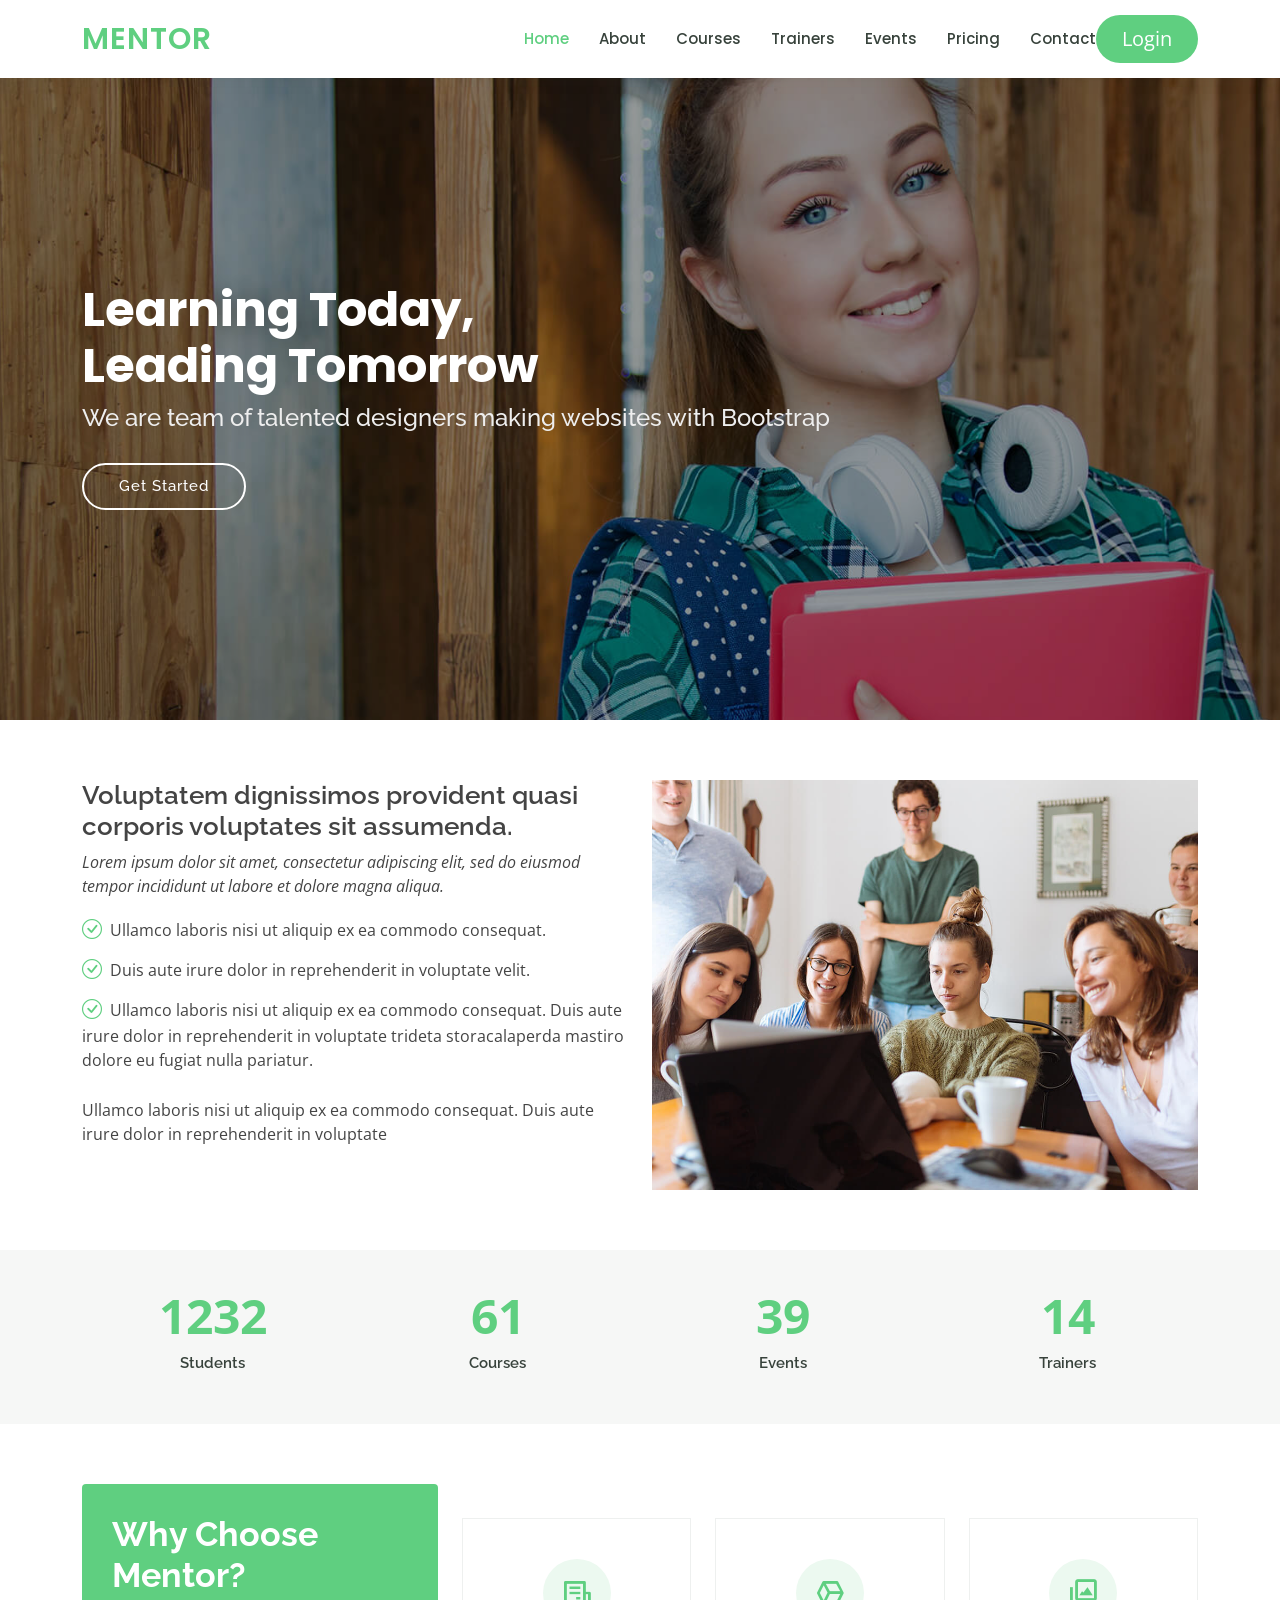
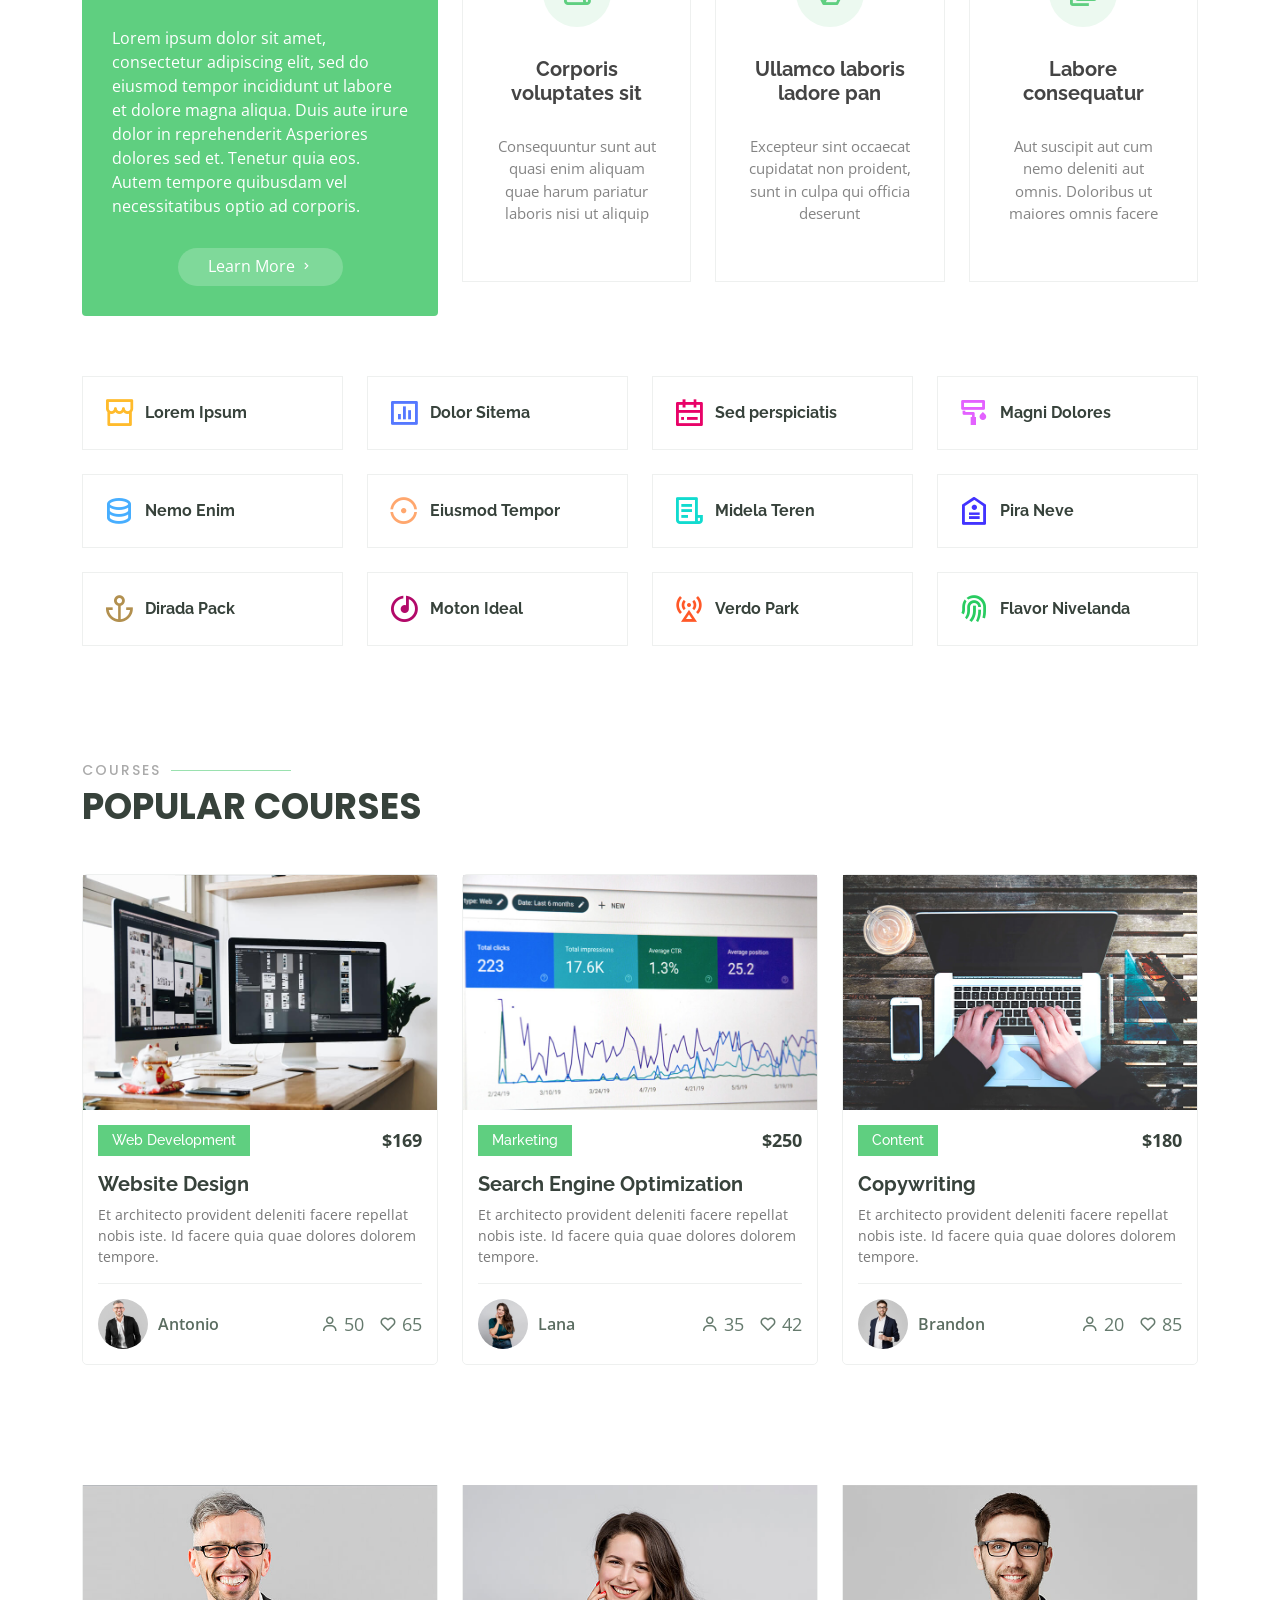
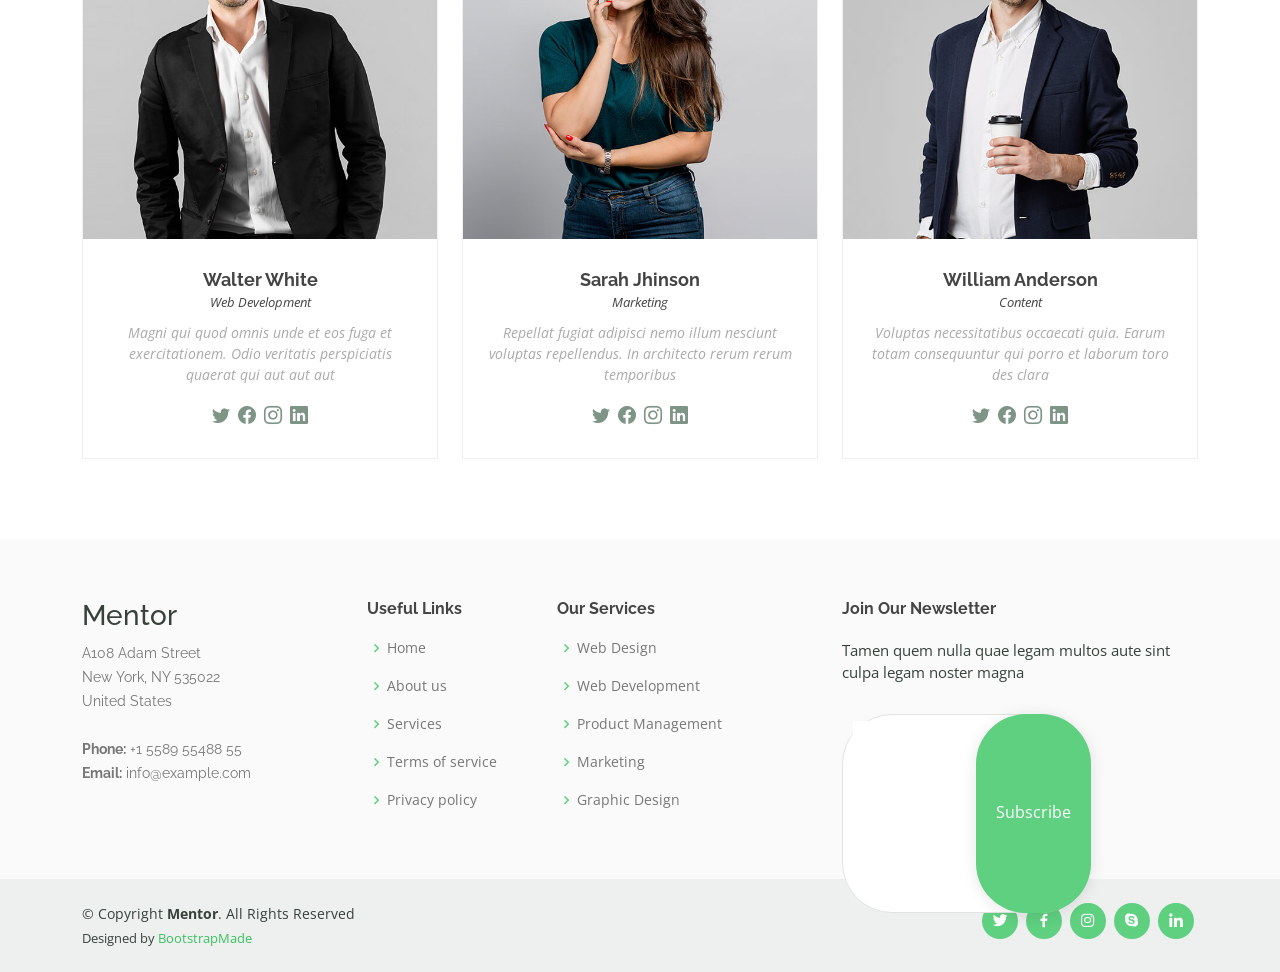
==== index.html @ 54a68655 "Initial commit" ====
<!DOCTYPE html>
<html lang="en">

<head>
  <meta charset="utf-8">
  <meta content="width=device-width, initial-scale=1.0" name="viewport">

  <title>Mentor Bootstrap Template - Index</title>
  <meta content="" name="description">
  <meta content="" name="keywords">

  <!-- Favicons -->
  <link href="assets/img/favicon.png" rel="icon">
  <link href="assets/img/apple-touch-icon.png" rel="apple-touch-icon">

  <!-- Google Fonts -->
  <link href="https://fonts.googleapis.com/css?family=Open+Sans:300,300i,400,400i,600,600i,700,700i|Raleway:300,300i,400,400i,500,500i,600,600i,700,700i|Poppins:300,300i,400,400i,500,500i,600,600i,700,700i" rel="stylesheet">

  <!-- Vendor CSS Files -->
  <link href="assets/vendor/animate.css/animate.min.css" rel="stylesheet">
  <link href="assets/vendor/aos/aos.css" rel="stylesheet">
  <link href="assets/vendor/bootstrap/css/bootstrap.min.css" rel="stylesheet">
  <link href="assets/vendor/bootstrap-icons/bootstrap-icons.css" rel="stylesheet">
  <link href="assets/vendor/boxicons/css/boxicons.min.css" rel="stylesheet">
  <link href="assets/vendor/remixicon/remixicon.css" rel="stylesheet">
  <link href="assets/vendor/swiper/swiper-bundle.min.css" rel="stylesheet">
  <link rel="stylesheet" href="assets/css/login.css" />

  <!-- Template Main CSS File -->
  <link href="assets/css/style.css" rel="stylesheet">

  <!-- =======================================================
  * Template Name: Mentor
  * Updated: Jul 27 2023 with Bootstrap v5.3.1
  * Template URL: https://bootstrapmade.com/mentor-free-education-bootstrap-theme/
  * Author: BootstrapMade.com
  * License: https://bootstrapmade.com/license/
  ======================================================== -->
  <style>
    .offcanvas{
     width:40% !important;
}  
  </style>
</head>

<body>

  <!-- ======= Header ======= -->
  <header id="header" class="fixed-top">
    <div class="container d-flex align-items-center">

      <h1 class="logo me-auto"><a href="index.html">Mentor</a></h1>
      <!-- Uncomment below if you prefer to use an image logo -->
      <!-- <a href="index.html" class="logo me-auto"><img src="assets/img/logo.png" alt="" class="img-fluid"></a>-->

      <nav id="navbar" class="navbar order-last order-lg-0">
        <ul>
          <li><a class="active" href="index.html">Home</a></li>
          <li><a href="about.html">About</a></li>
          <li><a href="courses.html">Courses</a></li>
          <li><a href="trainers.html">Trainers</a></li>
          <li><a href="events.html">Events</a></li>
          <li><a href="pricing.html">Pricing</a></li>

          <!-- <li class="dropdown"><a href="#"><span>Drop Down</span> <i class="bi bi-chevron-down"></i></a>
            <ul>
              <li><a href="#">Drop Down 1</a></li>
              <li class="dropdown"><a href="#"><span>Deep Drop Down</span> <i class="bi bi-chevron-right"></i></a>
                <ul>
                  <li><a href="#">Deep Drop Down 1</a></li>
                  <li><a href="#">Deep Drop Down 2</a></li>
                  <li><a href="#">Deep Drop Down 3</a></li>
                  <li><a href="#">Deep Drop Down 4</a></li>
                  <li><a href="#">Deep Drop Down 5</a></li>
                </ul>
              </li>
              <li><a href="#">Drop Down 2</a></li>
              <li><a href="#">Drop Down 3</a></li>
              <li><a href="#">Drop Down 4</a></li>
            </ul>
          </li> -->
          <li><a href="contact.html">Contact</a></li>
        </ul>
        <i class="bi bi-list mobile-nav-toggle"></i>
      </nav><!-- .navbar -->

        <!-- Canvass login -->
        <!-- <a href="./forms/signup.html" class="get-started-btn">Get Started</a> -->
        <a
          href="#offcanvasRight"
          class="btn get-started-btn fs-5"
          data-bs-toggle="offcanvas"
          data-bs-target="#offcanvasRight"
          aria-controls="offcanvasRight"
        >
          Login
        </a>
      </div>

      <div
        class="offcanvas offcanvas-end"
        tabindex="-1"
        id="offcanvasRight"
        aria-labelledby="offcanvasRightLabel"
      >
        <div class="offcanvas-header">
          <h5 id="offcanvasRightLabel">
            <img src="assets/img/favicon.png" alt="" />
          </h5>
          <button
            type="button"
            class="btn-close text-reset"
            data-bs-dismiss="offcanvas"
            aria-label="Close"
          ></button>
        </div>
        <div class="offcanvas-body">
         
          <div class="canvassContainer">
            <form action="" id="loginform" class="p-4">
              <div class="box">
                <h1>Login</h1>
                <!-- <lEmailabel for="username">Username:</lEmailabel> -->
                <input
                  id="username"
                  name="username"
                  type="text"
                  placeholder="Enter User Name"
                />
              </div>
              <div class="box">
                <!-- <label for="password">Password:</label> -->
                <input
                  id="password"
                  name="password"
                  type="password"
                  placeholder="Enter Passworddddd"
                />
              </div>
              <a href="./index.html" type="submit" id="login">Login</a>
              <div class="link">
                <a class="btn get-started-btn fs-4" id="already"  href="#offcanvasExample" data-bs-toggle="offcanvas" aria-controls="offcanvasExample">Don't Have Account !!</a>
              </div>
              </div>
            </form>
          </div>
        </div>
      </div>
      <!-- end Canvas  -->
     
      <a href="index.html" style="display: none;" id="logoutBtn">Logout</a>

    </div>
  </header><!-- End Header -->
  <!-- start LOGIN -->
  
  <div class="offcanvas offcanvas-end" tabindex="-1" id="offcanvasRight" aria-labelledby="offcanvasRightLabel">
    <div class="offcanvas-header">
      <h5 id="offcanvasRightLabel">Offcanvas right</h5>
      <button type="button" class="btn-close text-reset" data-bs-dismiss="offcanvas" aria-label="Close"></button>
    </div>
    <div class="offcanvas-body">
      
    </div>
  </div>

  <!-- end login -->

  <!-- ======= Hero Section ======= -->
  <section id="hero" class="d-flex justify-content-center align-items-center">
    <div class="container position-relative" data-aos="zoom-in" data-aos-delay="100">
      <h1>Learning Today,<br>Leading Tomorrow</h1>
      <h2>We are team of talented designers making websites with Bootstrap</h2>
      <!-- SignUp Offcanvas -->
      <!-- <a class="btn get-started-btn fs-4" data-bs-toggle="offcanvas" href="#offcanvasExample" role="button" id="signupBtn" aria-controls="offcanvasExample">SignUp</a>
    </div>

    <div class="offcanvas offcanvas-start" tabindex="-1" id="offcanvasExample" aria-labelledby="offcanvasExampleLabel">
      <div class="offcanvas-header">
        <h5 class="offcanvas-title" id="offcanvasExampleLabel"><img src="assets/img/favicon.png" alt="" /></h5>
        <button type="button" class="btn-close text-reset" data-bs-dismiss="offcanvas" aria-label="Close"></button>
      </div>
      <div class="offcanvas-body" id="signupForm">

       
        <!-- <div class="canvassContainer">
          <form action="" id="signupForm"  >
            <div class="box formSignup p-1" id="formSignup">
              <h1 id="formHead">Sign Up</h1>
              <!-- <label for="username">Username:</label> 
              <input
                id="username"
                name="username"
                type="text"
                placeholder="Enter User Name"
              />
              <div class="error"></div>
           
              <!-- <label for="email">Email:</label>
              <input
                id="email"
                name="email"
                type="text"
                placeholder="Entersss Email"
              />
              <div class="error"></div>
           
              <!-- <label for="password">Password:</label> 
              <input
                id="passwordUp"
                name="password"
                type="password"
                placeholder="Enterrrrrr Password"
              />
              <div class="error"></div>
         
              <!-- <label for="password">Confirm Password:</label> 
              <input
                id="psw"
                name="psw"
                type="password"
                placeholder="Confirm Password"
              />
              <div class="error"></div>
            </div>
            <button  href="#offcanvasRight" id="registerBtn" class="btn btn-get-started fs-4" >Register Now</button>
            <!-- <button class="btn-primary" id="newbtn" type="button"data-bs-toggle="offcanvas" href="#offcanvasExample" >register</button> 
            <div class="link">
              <!-- <a id="already" href="/forms/login.html">Already have an account</a> 
              <a class="btn get-started-btn fs-5" data-bs-toggle="offcanvas" href="#offcanvasRight" role="button" aria-controls="offcanvasExample">Already have an account</a>
            </div>
          </form>
        </div> 
      </div>
    </div> -->
      <a href="./forms/signup.html" class="btn-get-started">Get Started</a>
      <!-- end Offcanvas -->
    </div>
  </section><!-- End Hero -->

  <main id="main">

    <!-- ======= About Section ======= -->
    <section id="about" class="about">
      <div class="container" data-aos="fade-up">

        <div class="row">
          <div class="col-lg-6 order-1 order-lg-2" data-aos="fade-left" data-aos-delay="100">
            <img src="assets/img/about.jpg" class="img-fluid" alt="">
          </div>
          <div class="col-lg-6 pt-4 pt-lg-0 order-2 order-lg-1 content">
            <h3>Voluptatem dignissimos provident quasi corporis voluptates sit assumenda.</h3>
            <p class="fst-italic">
              Lorem ipsum dolor sit amet, consectetur adipiscing elit, sed do eiusmod tempor incididunt ut labore et dolore
              magna aliqua.
            </p>
            <ul>
              <li><i class="bi bi-check-circle"></i> Ullamco laboris nisi ut aliquip ex ea commodo consequat.</li>
              <li><i class="bi bi-check-circle"></i> Duis aute irure dolor in reprehenderit in voluptate velit.</li>
              <li><i class="bi bi-check-circle"></i> Ullamco laboris nisi ut aliquip ex ea commodo consequat. Duis aute irure dolor in reprehenderit in voluptate trideta storacalaperda mastiro dolore eu fugiat nulla pariatur.</li>
            </ul>
            <p>
              Ullamco laboris nisi ut aliquip ex ea commodo consequat. Duis aute irure dolor in reprehenderit in voluptate
            </p>

          </div>
        </div>

      </div>
    </section><!-- End About Section -->

    <!-- ======= Counts Section ======= -->
    <section id="counts" class="counts section-bg">
      <div class="container">

        <div class="row counters">

          <div class="col-lg-3 col-6 text-center">
            <span data-purecounter-start="0" data-purecounter-end="1232" data-purecounter-duration="1" class="purecounter"></span>
            <p>Students</p>
          </div>

          <div class="col-lg-3 col-6 text-center">
            <span data-purecounter-start="0" data-purecounter-end="64" data-purecounter-duration="1" class="purecounter"></span>
            <p>Courses</p>
          </div>

          <div class="col-lg-3 col-6 text-center">
            <span data-purecounter-start="0" data-purecounter-end="42" data-purecounter-duration="1" class="purecounter"></span>
            <p>Events</p>
          </div>

          <div class="col-lg-3 col-6 text-center">
            <span data-purecounter-start="0" data-purecounter-end="15" data-purecounter-duration="1" class="purecounter"></span>
            <p>Trainers</p>
          </div>

        </div>

      </div>
    </section><!-- End Counts Section -->

    <!-- ======= Why Us Section ======= -->
    <section id="why-us" class="why-us">
      <div class="container" data-aos="fade-up">

        <div class="row">
          <div class="col-lg-4 d-flex align-items-stretch">
            <div class="content">
              <h3>Why Choose Mentor?</h3>
              <p>
                Lorem ipsum dolor sit amet, consectetur adipiscing elit, sed do eiusmod tempor incididunt ut labore et dolore magna aliqua. Duis aute irure dolor in reprehenderit
                Asperiores dolores sed et. Tenetur quia eos. Autem tempore quibusdam vel necessitatibus optio ad corporis.
              </p>
              <div class="text-center">
                <a href="about.html" class="more-btn">Learn More <i class="bx bx-chevron-right"></i></a>
              </div>
            </div>
          </div>
          <div class="col-lg-8 d-flex align-items-stretch" data-aos="zoom-in" data-aos-delay="100">
            <div class="icon-boxes d-flex flex-column justify-content-center">
              <div class="row">
                <div class="col-xl-4 d-flex align-items-stretch">
                  <div class="icon-box mt-4 mt-xl-0">
                    <i class="bx bx-receipt"></i>
                    <h4>Corporis voluptates sit</h4>
                    <p>Consequuntur sunt aut quasi enim aliquam quae harum pariatur laboris nisi ut aliquip</p>
                  </div>
                </div>
                <div class="col-xl-4 d-flex align-items-stretch">
                  <div class="icon-box mt-4 mt-xl-0">
                    <i class="bx bx-cube-alt"></i>
                    <h4>Ullamco laboris ladore pan</h4>
                    <p>Excepteur sint occaecat cupidatat non proident, sunt in culpa qui officia deserunt</p>
                  </div>
                </div>
                <div class="col-xl-4 d-flex align-items-stretch">
                  <div class="icon-box mt-4 mt-xl-0">
                    <i class="bx bx-images"></i>
                    <h4>Labore consequatur</h4>
                    <p>Aut suscipit aut cum nemo deleniti aut omnis. Doloribus ut maiores omnis facere</p>
                  </div>
                </div>
              </div>
            </div><!-- End .content-->
          </div>
        </div>

      </div>
    </section><!-- End Why Us Section -->

    <!-- ======= Features Section ======= -->
    <section id="features" class="features">
      <div class="container" data-aos="fade-up">

        <div class="row" data-aos="zoom-in" data-aos-delay="100">
          <div class="col-lg-3 col-md-4">
            <div class="icon-box">
              <i class="ri-store-line" style="color: #ffbb2c;"></i>
              <h3><a href="">Lorem Ipsum</a></h3>
            </div>
          </div>
          <div class="col-lg-3 col-md-4 mt-4 mt-md-0">
            <div class="icon-box">
              <i class="ri-bar-chart-box-line" style="color: #5578ff;"></i>
              <h3><a href="">Dolor Sitema</a></h3>
            </div>
          </div>
          <div class="col-lg-3 col-md-4 mt-4 mt-md-0">
            <div class="icon-box">
              <i class="ri-calendar-todo-line" style="color: #e80368;"></i>
              <h3><a href="">Sed perspiciatis</a></h3>
            </div>
          </div>
          <div class="col-lg-3 col-md-4 mt-4 mt-lg-0">
            <div class="icon-box">
              <i class="ri-paint-brush-line" style="color: #e361ff;"></i>
              <h3><a href="">Magni Dolores</a></h3>
            </div>
          </div>
          <div class="col-lg-3 col-md-4 mt-4">
            <div class="icon-box">
              <i class="ri-database-2-line" style="color: #47aeff;"></i>
              <h3><a href="">Nemo Enim</a></h3>
            </div>
          </div>
          <div class="col-lg-3 col-md-4 mt-4">
            <div class="icon-box">
              <i class="ri-gradienter-line" style="color: #ffa76e;"></i>
              <h3><a href="">Eiusmod Tempor</a></h3>
            </div>
          </div>
          <div class="col-lg-3 col-md-4 mt-4">
            <div class="icon-box">
              <i class="ri-file-list-3-line" style="color: #11dbcf;"></i>
              <h3><a href="">Midela Teren</a></h3>
            </div>
          </div>
          <div class="col-lg-3 col-md-4 mt-4">
            <div class="icon-box">
              <i class="ri-price-tag-2-line" style="color: #4233ff;"></i>
              <h3><a href="">Pira Neve</a></h3>
            </div>
          </div>
          <div class="col-lg-3 col-md-4 mt-4">
            <div class="icon-box">
              <i class="ri-anchor-line" style="color: #b2904f;"></i>
              <h3><a href="">Dirada Pack</a></h3>
            </div>
          </div>
          <div class="col-lg-3 col-md-4 mt-4">
            <div class="icon-box">
              <i class="ri-disc-line" style="color: #b20969;"></i>
              <h3><a href="">Moton Ideal</a></h3>
            </div>
          </div>
          <div class="col-lg-3 col-md-4 mt-4">
            <div class="icon-box">
              <i class="ri-base-station-line" style="color: #ff5828;"></i>
              <h3><a href="">Verdo Park</a></h3>
            </div>
          </div>
          <div class="col-lg-3 col-md-4 mt-4">
            <div class="icon-box">
              <i class="ri-fingerprint-line" style="color: #29cc61;"></i>
              <h3><a href="">Flavor Nivelanda</a></h3>
            </div>
          </div>
        </div>

      </div>
    </section><!-- End Features Section -->

    <!-- ======= Popular Courses Section ======= -->
    <section id="popular-courses" class="courses">
      <div class="container" data-aos="fade-up">

        <div class="section-title">
          <h2>Courses</h2>
          <p>Popular Courses</p>
        </div>

        <div class="row" data-aos="zoom-in" data-aos-delay="100">

          <div class="col-lg-4 col-md-6 d-flex align-items-stretch">
            <div class="course-item">
              <img src="assets/img/course-1.jpg" class="img-fluid" alt="...">
              <div class="course-content">
                <div class="d-flex justify-content-between align-items-center mb-3">
                  <h4>Web Development</h4>
                  <p class="price">$169</p>
                </div>

                <h3><a href="course-details.html">Website Design</a></h3>
                <p>Et architecto provident deleniti facere repellat nobis iste. Id facere quia quae dolores dolorem tempore.</p>
                <div class="trainer d-flex justify-content-between align-items-center">
                  <div class="trainer-profile d-flex align-items-center">
                    <img src="assets/img/trainers/trainer-1.jpg" class="img-fluid" alt="">
                    <span>Antonio</span>
                  </div>
                  <div class="trainer-rank d-flex align-items-center">
                    <i class="bx bx-user"></i>&nbsp;50
                    &nbsp;&nbsp;
                    <i class="bx bx-heart"></i>&nbsp;65
                  </div>
                </div>
              </div>
            </div>
          </div> <!-- End Course Item-->

          <div class="col-lg-4 col-md-6 d-flex align-items-stretch mt-4 mt-md-0">
            <div class="course-item">
              <img src="assets/img/course-2.jpg" class="img-fluid" alt="...">
              <div class="course-content">
                <div class="d-flex justify-content-between align-items-center mb-3">
                  <h4>Marketing</h4>
                  <p class="price">$250</p>
                </div>

                <h3><a href="course-details.html">Search Engine Optimization</a></h3>
                <p>Et architecto provident deleniti facere repellat nobis iste. Id facere quia quae dolores dolorem tempore.</p>
                <div class="trainer d-flex justify-content-between align-items-center">
                  <div class="trainer-profile d-flex align-items-center">
                    <img src="assets/img/trainers/trainer-2.jpg" class="img-fluid" alt="">
                    <span>Lana</span>
                  </div>
                  <div class="trainer-rank d-flex align-items-center">
                    <i class="bx bx-user"></i>&nbsp;35
                    &nbsp;&nbsp;
                    <i class="bx bx-heart"></i>&nbsp;42
                  </div>
                </div>
              </div>
            </div>
          </div> <!-- End Course Item-->

          <div class="col-lg-4 col-md-6 d-flex align-items-stretch mt-4 mt-lg-0">
            <div class="course-item">
              <img src="assets/img/course-3.jpg" class="img-fluid" alt="...">
              <div class="course-content">
                <div class="d-flex justify-content-between align-items-center mb-3">
                  <h4>Content</h4>
                  <p class="price">$180</p>
                </div>

                <h3><a href="course-details.html">Copywriting</a></h3>
                <p>Et architecto provident deleniti facere repellat nobis iste. Id facere quia quae dolores dolorem tempore.</p>
                <div class="trainer d-flex justify-content-between align-items-center">
                  <div class="trainer-profile d-flex align-items-center">
                    <img src="assets/img/trainers/trainer-3.jpg" class="img-fluid" alt="">
                    <span>Brandon</span>
                  </div>
                  <div class="trainer-rank d-flex align-items-center">
                    <i class="bx bx-user"></i>&nbsp;20
                    &nbsp;&nbsp;
                    <i class="bx bx-heart"></i>&nbsp;85
                  </div>
                </div>
              </div>
            </div>
          </div> <!-- End Course Item-->

        </div>

      </div>
    </section><!-- End Popular Courses Section -->

    <!-- ======= Trainers Section ======= -->
    <section id="trainers" class="trainers">
      <div class="container" data-aos="fade-up">

        <div class="row" data-aos="zoom-in" data-aos-delay="100">
          <div class="col-lg-4 col-md-6 d-flex align-items-stretch">
            <div class="member">
              <img src="assets/img/trainers/trainer-1.jpg" class="img-fluid" alt="">
              <div class="member-content">
                <h4>Walter White</h4>
                <span>Web Development</span>
                <p>
                  Magni qui quod omnis unde et eos fuga et exercitationem. Odio veritatis perspiciatis quaerat qui aut aut aut
                </p>
                <div class="social">
                  <a href=""><i class="bi bi-twitter"></i></a>
                  <a href=""><i class="bi bi-facebook"></i></a>
                  <a href=""><i class="bi bi-instagram"></i></a>
                  <a href=""><i class="bi bi-linkedin"></i></a>
                </div>
              </div>
            </div>
          </div>

          <div class="col-lg-4 col-md-6 d-flex align-items-stretch">
            <div class="member">
              <img src="assets/img/trainers/trainer-2.jpg" class="img-fluid" alt="">
              <div class="member-content">
                <h4>Sarah Jhinson</h4>
                <span>Marketing</span>
                <p>
                  Repellat fugiat adipisci nemo illum nesciunt voluptas repellendus. In architecto rerum rerum temporibus
                </p>
                <div class="social">
                  <a href=""><i class="bi bi-twitter"></i></a>
                  <a href=""><i class="bi bi-facebook"></i></a>
                  <a href=""><i class="bi bi-instagram"></i></a>
                  <a href=""><i class="bi bi-linkedin"></i></a>
                </div>
              </div>
            </div>
          </div>

          <div class="col-lg-4 col-md-6 d-flex align-items-stretch">
            <div class="member">
              <img src="assets/img/trainers/trainer-3.jpg" class="img-fluid" alt="">
              <div class="member-content">
                <h4>William Anderson</h4>
                <span>Content</span>
                <p>
                  Voluptas necessitatibus occaecati quia. Earum totam consequuntur qui porro et laborum toro des clara
                </p>
                <div class="social">
                  <a href=""><i class="bi bi-twitter"></i></a>
                  <a href=""><i class="bi bi-facebook"></i></a>
                  <a href=""><i class="bi bi-instagram"></i></a>
                  <a href=""><i class="bi bi-linkedin"></i></a>
                </div>
              </div>
            </div>
          </div>

        </div>

      </div>
    </section><!-- End Trainers Section -->

  </main><!-- End #main -->

  <!-- ======= Footer ======= -->
  <footer id="footer">

    <div class="footer-top">
      <div class="container">
        <div class="row">

          <div class="col-lg-3 col-md-6 footer-contact">
            <h3>Mentor</h3>
            <p>
              A108 Adam Street <br>
              New York, NY 535022<br>
              United States <br><br>
              <strong>Phone:</strong> +1 5589 55488 55<br>
              <strong>Email:</strong> info@example.com<br>
            </p>
          </div>

          <div class="col-lg-2 col-md-6 footer-links">
            <h4>Useful Links</h4>
            <ul>
              <li><i class="bx bx-chevron-right"></i> <a href="#">Home</a></li>
              <li><i class="bx bx-chevron-right"></i> <a href="#">About us</a></li>
              <li><i class="bx bx-chevron-right"></i> <a href="#">Services</a></li>
              <li><i class="bx bx-chevron-right"></i> <a href="#">Terms of service</a></li>
              <li><i class="bx bx-chevron-right"></i> <a href="#">Privacy policy</a></li>
            </ul>
          </div>

          <div class="col-lg-3 col-md-6 footer-links">
            <h4>Our Services</h4>
            <ul>
              <li><i class="bx bx-chevron-right"></i> <a href="#">Web Design</a></li>
              <li><i class="bx bx-chevron-right"></i> <a href="#">Web Development</a></li>
              <li><i class="bx bx-chevron-right"></i> <a href="#">Product Management</a></li>
              <li><i class="bx bx-chevron-right"></i> <a href="#">Marketing</a></li>
              <li><i class="bx bx-chevron-right"></i> <a href="#">Graphic Design</a></li>
            </ul>
          </div>

          <div class="col-lg-4 col-md-6 footer-newsletter">
            <h4>Join Our Newsletter</h4>
            <p>Tamen quem nulla quae legam multos aute sint culpa legam noster magna</p>
            <form action="" method="post">
              <input type="email" name="email"><input type="submit" value="Subscribe">
            </form>
          </div>

        </div>
      </div>
    </div>

    <div class="container d-md-flex py-4">

      <div class="me-md-auto text-center text-md-start">
        <div class="copyright">
          &copy; Copyright <strong><span>Mentor</span></strong>. All Rights Reserved
        </div>
        <div class="credits">
          <!-- All the links in the footer should remain intact. -->
          <!-- You can delete the links only if you purchased the pro version. -->
          <!-- Licensing information: https://bootstrapmade.com/license/ -->
          <!-- Purchase the pro version with working PHP/AJAX contact form: https://bootstrapmade.com/mentor-free-education-bootstrap-theme/ -->
          Designed by <a href="https://bootstrapmade.com/">BootstrapMade</a>
        </div>
      </div>
      <div class="social-links text-center text-md-right pt-3 pt-md-0">
        <a href="#" class="twitter"><i class="bx bxl-twitter"></i></a>
        <a href="#" class="facebook"><i class="bx bxl-facebook"></i></a>
        <a href="#" class="instagram"><i class="bx bxl-instagram"></i></a>
        <a href="#" class="google-plus"><i class="bx bxl-skype"></i></a>
        <a href="#" class="linkedin"><i class="bx bxl-linkedin"></i></a>
      </div>
    </div>
  </footer><!-- End Footer -->


  <div id="preloader"></div>
  <a href="#" class="back-to-top d-flex align-items-center justify-content-center"><i class="bi bi-arrow-up-short"></i></a>

  <!-- Vendor JS Files -->
  <script src="assets/vendor/purecounter/purecounter_vanilla.js"></script>
  <script src="assets/vendor/aos/aos.js"></script>
  <script src="assets/vendor/bootstrap/js/bootstrap.bundle.min.js"></script>
  <script src="assets/vendor/swiper/swiper-bundle.min.js"></script>
  <script src="assets/vendor/php-email-form/validate.js"></script>
  <script src="assets/js/login.js"></script>
  <script src="assets/js/signup.js"></script>
  

  <!-- Template Main JS File -->
  <script src="assets/js/main.js"></script>
  <script src="assets\js\signup.js"></script>
  <script src="assets/js/login.js"></script>

</body>

</html>
---- assets/css/login.css ----
.offcanvas {
  width: 50% !important;
  background-color: #18d26e;
}

.position-relative a {
  margin-top: 10px;
  padding: 5px 20px;
}

.offcanvas-body {
  display: flex;
  justify-content: center;
  align-items: center;
  padding: 10px;
}

#formHead {
  margin: 0px;
  padding-bottom: 10px;
}

/* #usernameSignup {
  margin-top: 20px;
} */

#formSignup input {
  margin-top: 10px;
  padding: 15px;
  font-size: 14px;
  margin-bottom: 5px;
}

form a {
  /* margin-top: 10px; */
  /* padding: 10px; */
  font-size: 14px;
  color: #5fcf80;
  text-decoration: none;
}
#registerbtn {
  margin-top: 10px;
}

#already {
  margin-top: 10px;
}



.canvassContainer {
  width: 100%;
  height: 100vh;
  display: flex;
  align-items: center;
  justify-content: center;
  /* margin: auto; */
}
form {
  width: 70%;
  height: 80%;
  /* padding: 20px; */
  border-radius: 5%;
  /* background-color: #5fcf80; */
  font-size: 24px;
  /* margin-bottom: 10px; */
}
/* label {
  margin-bottom: 10px;
} */
form h1 {
  text-align: center;
  font-size: 40px;
  margin: 0px 0 30px 0px;
  padding: 0px;
}
form a {
  display: flex;
  padding: 15px 15px;
  margin-top: 30px;
  text-decoration: none;
  border-radius: 25px;
  /* text-align: center; */
  justify-content: center;
  width: 100%;
  border: 0;
  background-color: #444444;
  color: white;
  cursor: pointer;
}
.box {
  display: flex;
  flex-direction: column;
  margin-top: 20px;
}
/* .box label {
  font-size: 20px;
  border-radius: 25px;
} */
.box input {
  display: block;
  padding: 25px;
  border-radius: 25px;
  width: 100%;
  font-size: 16px;
  border: 0;
  margin-bottom: 20px;
}
.box .error {
  color: rgb(200, 144, 144);
  font-size: 20px;
  height: 25px;
}
.box input:focus {
  outline: 0;
}
.box.success input {
  border: 1px solid green;
}
.box.error input {
  border: 1px solid red;
}
.link {
  text-align: center;
  padding: 15px;
}
---- assets/css/style.css ----
/**
* Template Name: Mentor
* Updated: Jul 27 2023 with Bootstrap v5.3.1
* Template URL: https://bootstrapmade.com/mentor-free-education-bootstrap-theme/
* Author: BootstrapMade.com
* License: https://bootstrapmade.com/license/
*/

/*--------------------------------------------------------------
# General
--------------------------------------------------------------*/
body {
  font-family: 'Open Sans', sans-serif;
  color: #444444;
}

a {
  color: #5fcf80;
  text-decoration: none;
}

a:hover {
  color: #86db9f;
  text-decoration: none;
}

h1,
h2,
h3,
h4,
h5,
h6 {
  font-family: 'Raleway', sans-serif;
}

/*--------------------------------------------------------------
# Back to top button
--------------------------------------------------------------*/
.back-to-top {
  position: fixed;
  visibility: hidden;
  opacity: 0;
  right: 15px;
  bottom: 15px;
  z-index: 996;
  background: #5fcf80;
  width: 40px;
  height: 40px;
  border-radius: 50px;
  transition: all 0.4s;
}

.back-to-top i {
  font-size: 28px;
  color: #fff;
  line-height: 0;
}

.back-to-top:hover {
  background: #7ed899;
  color: #fff;
}

.back-to-top.active {
  visibility: visible;
  opacity: 1;
}

/*--------------------------------------------------------------
# Preloader
--------------------------------------------------------------*/
#preloader {
  position: fixed;
  top: 0;
  left: 0;
  right: 0;
  bottom: 0;
  z-index: 9999;
  overflow: hidden;
  background: #fff;
}

#preloader:before {
  content: '';
  position: fixed;
  top: calc(50% - 30px);
  left: calc(50% - 30px);
  border: 6px solid #5fcf80;
  border-top-color: #fff;
  border-bottom-color: #fff;
  border-radius: 50%;
  width: 60px;
  height: 60px;
  animation: animate-preloader 1s linear infinite;
}

@keyframes animate-preloader {
  0% {
    transform: rotate(0deg);
  }

  100% {
    transform: rotate(360deg);
  }
}

/*--------------------------------------------------------------
# Disable aos animation delay on mobile devices
--------------------------------------------------------------*/
@media screen and (max-width: 768px) {
  [data-aos-delay] {
    transition-delay: 0 !important;
  }
}

/*--------------------------------------------------------------
# Header
--------------------------------------------------------------*/
#header {
  background: #fff;
  transition: all 0.5s;
  z-index: 997;
  padding: 15px 0;
  box-shadow: 0px 0 18px rgba(55, 66, 59, 0.08);
}

#header .logo {
  font-size: 30px;
  margin: 0;
  padding: 0;
  line-height: 1;
  font-weight: 600;
  letter-spacing: 1px;
  text-transform: uppercase;
  font-family: 'Poppins', sans-serif;
}

#header .logo a {
  color: #5fcf80;
}

#header .logo img {
  max-height: 40px;
}

/**
* Get Startet Button 
*/
.get-started-btn {
  /* margin-left: 22px; */
  background: #5fcf80;
  color: #fff;
  border-radius: 50px;
  padding: 8px 25px;
  white-space: nowrap;
  transition: 0.3s;
  font-size: 14px;
  display: inline-block;
}

.get-started-btn:hover {
  background: #3ac162;
  color: #fff;
}

@media (max-width: 768px) {
  .get-started-btn {
    margin: 0 15px 0 0;
    padding: 6px 18px;
  }
}

/*--------------------------------------------------------------
# Navigation Menu
--------------------------------------------------------------*/
/**
* Desktop Navigation 
*/
.navbar {
  padding: 0;
}

.navbar ul {
  margin: 0;
  padding: 0;
  display: flex;
  list-style: none;
  align-items: center;
}

.navbar li {
  position: relative;
}

.navbar a,
.navbar a:focus {
  display: flex;
  align-items: center;
  justify-content: space-between;
  padding: 10px 0 10px 30px;
  font-family: 'Poppins', sans-serif;
  font-size: 15px;
  font-weight: 500;
  color: #37423b;
  white-space: nowrap;
  transition: 0.3s;
}

.navbar a i,
.navbar a:focus i {
  font-size: 12px;
  line-height: 0;
  margin-left: 5px;
}

.navbar a:hover,
.navbar .active,
.navbar .active:focus,
.navbar li:hover > a {
  color: #5fcf80;
}

.navbar .dropdown ul {
  display: block;
  position: absolute;
  left: 30px;
  top: calc(100% + 30px);
  margin: 0;
  padding: 10px 0;
  z-index: 99;
  opacity: 0;
  visibility: hidden;
  background: #fff;
  box-shadow: 0px 0px 30px rgba(127, 137, 161, 0.25);
  transition: 0.3s;
  border-radius: 4px;
}

.navbar .dropdown ul li {
  min-width: 200px;
}

.navbar .dropdown ul a {
  padding: 10px 20px;
  font-size: 14px;
  text-transform: none;
  font-weight: 500;
}

.navbar .dropdown ul a i {
  font-size: 12px;
}

.navbar .dropdown ul a:hover,
.navbar .dropdown ul .active:hover,
.navbar .dropdown ul li:hover > a {
  color: #5fcf80;
}

.navbar .dropdown:hover > ul {
  opacity: 1;
  top: 100%;
  visibility: visible;
}

.navbar .dropdown .dropdown ul {
  top: 0;
  left: calc(100% - 30px);
  visibility: hidden;
}

.navbar .dropdown .dropdown:hover > ul {
  opacity: 1;
  top: 0;
  left: 100%;
  visibility: visible;
}

@media (max-width: 1366px) {
  .navbar .dropdown .dropdown ul {
    left: -90%;
  }

  .navbar .dropdown .dropdown:hover > ul {
    left: -100%;
  }
}

/**
* Mobile Navigation 
*/
.mobile-nav-toggle {
  color: #37423b;
  font-size: 28px;
  cursor: pointer;
  display: none;
  line-height: 0;
  transition: 0.5s;
}

.mobile-nav-toggle.bi-x {
  color: #fff;
}

@media (max-width: 991px) {
  .mobile-nav-toggle {
    display: block;
  }

  .navbar ul {
    display: none;
  }
}

.navbar-mobile {
  position: fixed;
  overflow: hidden;
  top: 0;
  right: 0;
  left: 0;
  bottom: 0;
  background: rgba(32, 38, 34, 0.9);
  transition: 0.3s;
  z-index: 999;
}

.navbar-mobile .mobile-nav-toggle {
  position: absolute;
  top: 15px;
  right: 15px;
}

.navbar-mobile ul {
  display: block;
  position: absolute;
  top: 55px;
  right: 15px;
  bottom: 15px;
  left: 15px;
  padding: 10px 0;
  border-radius: 6px;
  background-color: #fff;
  overflow-y: auto;
  transition: 0.3s;
}

.navbar-mobile a,
.navbar-mobile a:focus {
  padding: 10px 20px;
  font-size: 15px;
  color: #37423b;
}

.navbar-mobile a:hover,
.navbar-mobile .active,
.navbar-mobile li:hover > a {
  color: #5fcf80;
}

.navbar-mobile .getstarted,
.navbar-mobile .getstarted:focus {
  margin: 15px;
}

.navbar-mobile .dropdown ul {
  position: static;
  display: none;
  margin: 10px 20px;
  padding: 10px 0;
  z-index: 99;
  opacity: 1;
  visibility: visible;
  background: #fff;
  box-shadow: 0px 0px 30px rgba(127, 137, 161, 0.25);
}

.navbar-mobile .dropdown ul li {
  min-width: 200px;
}

.navbar-mobile .dropdown ul a {
  padding: 10px 20px;
}

.navbar-mobile .dropdown ul a i {
  font-size: 12px;
}

.navbar-mobile .dropdown ul a:hover,
.navbar-mobile .dropdown ul .active:hover,
.navbar-mobile .dropdown ul li:hover > a {
  color: #5fcf80;
}

.navbar-mobile .dropdown > .dropdown-active {
  display: block;
}

/*--------------------------------------------------------------
# Hero Section
--------------------------------------------------------------*/
#hero {
  width: 100%;
  height: 80vh;
  background: url('../img/hero-bg.jpg') top center;
  background-size: cover;
  position: relative;
}

#hero:before {
  content: '';
  background: rgba(0, 0, 0, 0.4);
  position: absolute;
  bottom: 0;
  top: 0;
  left: 0;
  right: 0;
}

#hero .container {
  padding-top: 72px;
}

@media (max-width: 992px) {
  #hero .container {
    padding-top: 62px;
  }
}

#hero h1 {
  margin: 0;
  font-size: 48px;
  font-weight: 700;
  line-height: 56px;
  color: #fff;
  font-family: 'Poppins', sans-serif;
}

#hero h2 {
  color: #eee;
  margin: 10px 0 0 0;
  font-size: 24px;
}

#hero .btn-get-started {
  font-family: 'Raleway', sans-serif;
  font-weight: 500;
  font-size: 15px;
  letter-spacing: 1px;
  display: inline-block;
  padding: 10px 35px;
  border-radius: 50px;
  transition: 0.5s;
  margin-top: 30px;
  border: 2px solid #fff;
  color: #fff;
}

#hero .btn-get-started:hover {
  background: #5fcf80;
  border: 2px solid #5fcf80;
}

@media (min-width: 1024px) {
  #hero {
    background-attachment: fixed;
  }
}

@media (max-width: 768px) {
  #hero {
    height: 100vh;
  }

  #hero h1 {
    font-size: 28px;
    line-height: 36px;
  }

  #hero h2 {
    font-size: 18px;
    line-height: 24px;
  }
}

/*--------------------------------------------------------------
# Sections General
--------------------------------------------------------------*/
section {
  padding: 60px 0;
  overflow: hidden;
}

.section-bg {
  background-color: #f6f7f6;
}

.section-title {
  padding-bottom: 40px;
}

.section-title h2 {
  font-size: 14px;
  font-weight: 500;
  padding: 0;
  line-height: 1px;
  margin: 0 0 5px 0;
  letter-spacing: 2px;
  text-transform: uppercase;
  color: #aaaaaa;
  font-family: 'Poppins', sans-serif;
}

.section-title h2::after {
  content: '';
  width: 120px;
  height: 1px;
  display: inline-block;
  background: #9ae1af;
  margin: 4px 10px;
}

.section-title p {
  margin: 0;
  margin: 0;
  font-size: 36px;
  font-weight: 700;
  text-transform: uppercase;
  font-family: 'Poppins', sans-serif;
  color: #37423b;
}

.breadcrumbs {
  margin-top: 73px;
  text-align: center;
  background: #5fcf80;
  padding: 30px 0;
  color: #fff;
}

@media (max-width: 992px) {
  .breadcrumbs {
    margin-top: 63px;
  }
}

.breadcrumbs h2 {
  font-size: 32px;
  font-weight: 500;
}

.breadcrumbs p {
  font-size: 14px;
  margin-bottom: 0;
}

/*--------------------------------------------------------------
# About
--------------------------------------------------------------*/
.about .content h3 {
  font-weight: 600;
  font-size: 26px;
}

.about .content ul {
  list-style: none;
  padding: 0;
}

.about .content ul li {
  padding-bottom: 10px;
}

.about .content ul i {
  font-size: 20px;
  padding-right: 4px;
  color: #5fcf80;
}

.about .content .learn-more-btn {
  background: #5fcf80;
  color: #fff;
  border-radius: 50px;
  padding: 8px 25px 9px 25px;
  white-space: nowrap;
  transition: 0.3s;
  font-size: 14px;
  display: inline-block;
}

.about .content .learn-more-btn:hover {
  background: #3ac162;
  color: #fff;
}

@media (max-width: 768px) {
  .about .content .learn-more-btn {
    margin: 0 48px 0 0;
    padding: 6px 18px;
  }
}

/*--------------------------------------------------------------
# Counts
--------------------------------------------------------------*/
.counts {
  padding: 30px 0;
}

.counts .counters span {
  font-size: 48px;
  display: block;
  color: #5fcf80;
  font-weight: 700;
}

.counts .counters p {
  padding: 0;
  margin: 0 0 20px 0;
  font-family: 'Raleway', sans-serif;
  font-size: 15px;
  font-weight: 600;
  color: #37423b;
}

/*--------------------------------------------------------------
# Why Us
--------------------------------------------------------------*/
.why-us .content {
  padding: 30px;
  background: #5fcf80;
  border-radius: 4px;
  color: #fff;
}

.why-us .content h3 {
  font-weight: 700;
  font-size: 34px;
  margin-bottom: 30px;
}

.why-us .content p {
  margin-bottom: 30px;
}

.why-us .content .more-btn {
  display: inline-block;
  background: rgba(255, 255, 255, 0.2);
  padding: 6px 30px 8px 30px;
  color: #fff;
  border-radius: 50px;
  transition: all ease-in-out 0.4s;
}

.why-us .content .more-btn i {
  font-size: 14px;
}

.why-us .content .more-btn:hover {
  color: #5fcf80;
  background: #fff;
}

.why-us .icon-boxes .icon-box {
  text-align: center;
  background: #fff;
  padding: 40px 30px;
  width: 100%;
  border: 1px solid #eef0ef;
}

.why-us .icon-boxes .icon-box i {
  font-size: 32px;
  padding: 18px;
  color: #5fcf80;
  margin-bottom: 30px;
  background: #ecf9f0;
  border-radius: 50px;
}

.why-us .icon-boxes .icon-box h4 {
  font-size: 20px;
  font-weight: 700;
  margin: 0 0 30px 0;
}

.why-us .icon-boxes .icon-box p {
  font-size: 15px;
  color: #848484;
}

/*--------------------------------------------------------------
# Features
--------------------------------------------------------------*/
.features {
  padding-top: 0px;
}

.features .icon-box {
  display: flex;
  align-items: center;
  padding: 20px;
  transition: 0.3s;
  border: 1px solid #eef0ef;
}

.features .icon-box i {
  font-size: 32px;
  padding-right: 10px;
  line-height: 1;
}

.features .icon-box h3 {
  font-weight: 700;
  margin: 0;
  padding: 0;
  line-height: 1;
  font-size: 16px;
}

.features .icon-box h3 a {
  color: #37423b;
  transition: 0.3s;
}

.features .icon-box:hover {
  border-color: #5fcf80;
}

.features .icon-box:hover h3 a {
  color: #5fcf80;
}

/*--------------------------------------------------------------
# Courses
--------------------------------------------------------------*/
.courses .course-item {
  border-radius: 5px;
  border: 1px solid #eef0ef;
}

.courses .course-content {
  padding: 15px;
}

.courses .course-content h3 {
  font-weight: 700;
  font-size: 20px;
}

.courses .course-content h3 a {
  color: #37423b;
  transition: 0.3s;
}

.courses .course-content h3 a:hover {
  color: #5fcf80;
}

.courses .course-content p {
  font-size: 14px;
  color: #777777;
}

.courses .course-content h4 {
  font-size: 14px;
  background: #5fcf80;
  padding: 7px 14px;
  color: #fff;
  margin: 0;
}

.courses .course-content .price {
  margin: 0;
  font-weight: 700;
  font-size: 18px;
  color: #37423b;
}

.courses .trainer {
  padding-top: 15px;
  border-top: 1px solid #eef0ef;
}

.courses .trainer .trainer-profile img {
  max-width: 50px;
  border-radius: 50px;
}

.courses .trainer .trainer-profile span {
  padding-left: 10px;
  font-weight: 600;
  font-size: 16px;
  color: #5a6c60;
}

.courses .trainer .trainer-rank {
  font-size: 18px;
  color: #657a6d;
}

/*--------------------------------------------------------------
# Trainers
--------------------------------------------------------------*/
.trainers .member {
  text-align: center;
  margin-bottom: 20px;
  background: #fff;
  border: 1px solid #eef0ef;
}

.trainers .member img {
  margin: -1px -1px 30px -1px;
}

.trainers .member .member-content {
  padding: 0 20px 30px 20px;
}

.trainers .member h4 {
  font-weight: 700;
  margin-bottom: 2px;
  font-size: 18px;
}

.trainers .member span {
  font-style: italic;
  display: block;
  font-size: 13px;
}

.trainers .member p {
  padding-top: 10px;
  font-size: 14px;
  font-style: italic;
  color: #aaaaaa;
}

.trainers .member .social {
  margin-top: 15px;
}

.trainers .member .social a {
  color: #7e9486;
  transition: 0.3s;
}

.trainers .member .social a:hover {
  color: #5fcf80;
}

.trainers .member .social i {
  font-size: 18px;
  margin: 0 2px;
}

/*--------------------------------------------------------------
# Testimonials
--------------------------------------------------------------*/
.testimonials .testimonial-wrap {
  padding-left: 50px;
}

.testimonials .testimonials-carousel,
.testimonials .testimonials-slider {
  overflow: hidden;
}

.testimonials .testimonial-item {
  box-sizing: content-box;
  padding: 30px 30px 30px 60px;
  margin: 30px 15px;
  min-height: 200px;
  border: 1px solid #eef0ef;
  position: relative;
  background: #fff;
}

.testimonials .testimonial-item .testimonial-img {
  width: 90px;
  border-radius: 10px;
  border: 6px solid #fff;
  position: absolute;
  left: -45px;
}

.testimonials .testimonial-item h3 {
  font-size: 18px;
  font-weight: bold;
  margin: 10px 0 5px 0;
  color: #111;
}

.testimonials .testimonial-item h4 {
  font-size: 14px;
  color: #999;
  margin: 0;
}

.testimonials .testimonial-item .quote-icon-left,
.testimonials .testimonial-item .quote-icon-right {
  color: #c1ecce;
  font-size: 26px;
}

.testimonials .testimonial-item .quote-icon-left {
  display: inline-block;
  left: -5px;
  position: relative;
}

.testimonials .testimonial-item .quote-icon-right {
  display: inline-block;
  right: -5px;
  position: relative;
  top: 10px;
}

.testimonials .testimonial-item p {
  font-style: italic;
  margin: 15px auto 15px auto;
}

.testimonials .swiper-pagination {
  margin-top: 20px;
  position: relative;
}

.testimonials .swiper-pagination .swiper-pagination-bullet {
  width: 12px;
  height: 12px;
  background-color: #fff;
  opacity: 1;
  border: 1px solid #5fcf80;
}

.testimonials .swiper-pagination .swiper-pagination-bullet-active {
  background-color: #5fcf80;
}

@media (max-width: 767px) {
  .testimonials .testimonial-wrap {
    padding-left: 0;
  }

  .testimonials .testimonials-carousel,
  .testimonials .testimonials-slider {
    overflow: hidden;
  }

  .testimonials .testimonial-item {
    padding: 30px;
    margin: 15px;
  }

  .testimonials .testimonial-item .testimonial-img {
    position: static;
    left: auto;
  }
}

/*--------------------------------------------------------------
# Cource Details
--------------------------------------------------------------*/
.course-details h3 {
  font-size: 24px;
  margin: 30px 0 15px 0;
  font-weight: 700;
  position: relative;
  padding-bottom: 10px;
}

.course-details h3:before {
  content: '';
  position: absolute;
  display: block;
  width: 100%;
  height: 1px;
  background: #eef0ef;
  bottom: 0;
  left: 0;
}

.course-details h3:after {
  content: '';
  position: absolute;
  display: block;
  width: 60px;
  height: 1px;
  background: #5fcf80;
  bottom: 0;
  left: 0;
}

.course-details .course-info {
  background: #f6f7f6;
  padding: 10px 15px;
  margin-bottom: 15px;
}

.course-details .course-info h5 {
  font-weight: 400;
  font-size: 16px;
  margin: 0;
  font-family: 'Poppins', sans-serif;
}

.course-details .course-info p {
  margin: 0;
  font-weight: 600;
}

.course-details .course-info a {
  color: #657a6d;
}

/*--------------------------------------------------------------
# Cource Details Tabs
--------------------------------------------------------------*/
.cource-details-tabs {
  overflow: hidden;
  padding-top: 0;
}

.cource-details-tabs .nav-tabs {
  border: 0;
}

.cource-details-tabs .nav-link {
  border: 0;
  padding: 12px 15px 12px 0;
  transition: 0.3s;
  color: #37423b;
  border-radius: 0;
  border-right: 2px solid #e2e7e4;
  font-weight: 600;
  font-size: 15px;
}

.cource-details-tabs .nav-link:hover {
  color: #5fcf80;
}

.cource-details-tabs .nav-link.active {
  color: #5fcf80;
  border-color: #5fcf80;
}

.cource-details-tabs .tab-pane.active {
  animation: fadeIn 0.5s ease-out;
}

.cource-details-tabs .details h3 {
  font-size: 26px;
  font-weight: 600;
  margin-bottom: 20px;
  color: #37423b;
}

.cource-details-tabs .details p {
  color: #777777;
}

.cource-details-tabs .details p:last-child {
  margin-bottom: 0;
}

@media (max-width: 992px) {
  .cource-details-tabs .nav-link {
    border: 0;
    padding: 15px;
  }

  .cource-details-tabs .nav-link.active {
    color: #fff;
    background: #5fcf80;
  }
}

/*--------------------------------------------------------------
# Events
--------------------------------------------------------------*/
.events .card {
  border: 0;
  padding: 0 30px;
  margin-bottom: 60px;
  position: relative;
}

.events .card-img {
  width: calc(100% + 60px);
  margin-left: -30px;
  overflow: hidden;
  z-index: 9;
  border-radius: 0;
}

.events .card-img img {
  max-width: 100%;
  transition: all 0.3s ease-in-out;
}

.events .card-body {
  z-index: 10;
  background: #fff;
  border-top: 4px solid #fff;
  padding: 30px;
  box-shadow: 0px 2px 15px rgba(0, 0, 0, 0.1);
  margin-top: -60px;
  transition: 0.3s;
}

.events .card-title {
  font-weight: 700;
  text-align: center;
  margin-bottom: 20px;
}

.events .card-title a {
  color: #37423b;
  transition: 0.3s;
}

.events .card-text {
  color: #5e5e5e;
}

.events .read-more a {
  color: #777777;
  text-transform: uppercase;
  font-weight: 600;
  font-size: 12px;
  transition: 0.3s;
}

.events .read-more a:hover {
  color: #5fcf80;
}

.events .card:hover img {
  transform: scale(1.1);
}

.events .card:hover .card-body {
  border-color: #5fcf80;
}

.events .card:hover .card-body .card-title a {
  color: #5fcf80;
}

/*--------------------------------------------------------------
# Pricing
--------------------------------------------------------------*/
.pricing .box {
  padding: 20px;
  background: #fff;
  text-align: center;
  border: 1px solid #eef0ef;
  border-radius: 0;
  position: relative;
  overflow: hidden;
}

.pricing h3 {
  font-weight: 400;
  margin: -20px -20px 20px -20px;
  padding: 20px 15px;
  font-size: 16px;
  font-weight: 600;
  color: #777777;
  background: #f8f8f8;
}

.pricing h4 {
  font-size: 36px;
  color: #5fcf80;
  font-weight: 600;
  font-family: 'Poppins', sans-serif;
  margin-bottom: 20px;
}

.pricing h4 sup {
  font-size: 20px;
  top: -15px;
  left: -3px;
}

.pricing h4 span {
  color: #bababa;
  font-size: 16px;
  font-weight: 300;
}

.pricing ul {
  padding: 0;
  list-style: none;
  color: #444444;
  text-align: center;
  line-height: 20px;
  font-size: 14px;
}

.pricing ul li {
  padding-bottom: 16px;
}

.pricing ul i {
  color: #5fcf80;
  font-size: 18px;
  padding-right: 4px;
}

.pricing ul .na {
  color: #ccc;
  text-decoration: line-through;
}

.pricing .btn-wrap {
  margin: 20px -20px -20px -20px;
  padding: 20px 15px;
  background: #f8f8f8;
  text-align: center;
}

.pricing .btn-buy {
  background: #5fcf80;
  display: inline-block;
  padding: 8px 35px;
  border-radius: 50px;
  color: #fff;
  transition: none;
  font-size: 14px;
  font-weight: 400;
  font-family: 'Raleway', sans-serif;
  font-weight: 600;
  transition: 0.3s;
}

.pricing .btn-buy:hover {
  background: #3ac162;
}

.pricing .featured h3 {
  color: #fff;
  background: #5fcf80;
}

.pricing .advanced {
  width: 200px;
  position: absolute;
  top: 18px;
  right: -68px;
  transform: rotate(45deg);
  z-index: 1;
  font-size: 14px;
  padding: 1px 0 3px 0;
  background: #5fcf80;
  color: #fff;
}

/*--------------------------------------------------------------
# Contact
--------------------------------------------------------------*/
.contact {
  padding-top: 5px;
}

.contact .info {
  width: 100%;
  background: #fff;
}

.contact .info i {
  font-size: 20px;
  color: #5fcf80;
  float: left;
  width: 44px;
  height: 44px;
  background: #ecf9f0;
  display: flex;
  justify-content: center;
  align-items: center;
  border-radius: 50px;
  transition: all 0.3s ease-in-out;
}

.contact .info h4 {
  padding: 0 0 0 60px;
  font-size: 22px;
  font-weight: 600;
  margin-bottom: 5px;
  color: #37423b;
}

.contact .info p {
  padding: 0 0 0 60px;
  margin-bottom: 0;
  font-size: 14px;
  color: #657a6d;
}

.contact .info .email,
.contact .info .phone {
  margin-top: 40px;
}

.contact .info .email:hover i,
.contact .info .address:hover i,
.contact .info .phone:hover i {
  background: #5fcf80;
  color: #fff;
}

.contact .php-email-form {
  width: 100%;
  background: #fff;
}

.contact .php-email-form .form-group {
  padding-bottom: 8px;
}

.contact .php-email-form .error-message {
  display: none;
  color: #fff;
  background: #ed3c0d;
  text-align: left;
  padding: 15px;
  font-weight: 600;
}

.contact .php-email-form .error-message br + br {
  margin-top: 25px;
}

.contact .php-email-form .sent-message {
  display: none;
  color: #fff;
  background: #18d26e;
  text-align: center;
  padding: 15px;
  font-weight: 600;
}

.contact .php-email-form .loading {
  display: none;
  background: #fff;
  text-align: center;
  padding: 15px;
}

.contact .php-email-form .loading:before {
  content: '';
  display: inline-block;
  border-radius: 50%;
  width: 24px;
  height: 24px;
  margin: 0 10px -6px 0;
  border: 3px solid #18d26e;
  border-top-color: #eee;
  animation: animate-loading 1s linear infinite;
}

.contact .php-email-form input,
.contact .php-email-form textarea {
  border-radius: 4px;
  box-shadow: none;
  font-size: 14px;
}

.contact .php-email-form input:focus,
.contact .php-email-form textarea:focus {
  border-color: #5fcf80;
}

.contact .php-email-form input {
  height: 44px;
}

.contact .php-email-form textarea {
  padding: 10px 12px;
}

.contact .php-email-form button[type='submit'] {
  background: #5fcf80;
  border: 0;
  padding: 10px 35px;
  color: #fff;
  transition: 0.4s;
  border-radius: 50px;
}

.contact .php-email-form button[type='submit']:hover {
  background: #3ac162;
}

@keyframes animate-loading {
  0% {
    transform: rotate(0deg);
  }

  100% {
    transform: rotate(360deg);
  }
}

/*--------------------------------------------------------------
# Footer
--------------------------------------------------------------*/
#footer {
  color: #37423b;
  font-size: 14px;
  background: #eef0ef;
}

#footer .footer-top {
  padding: 60px 0 30px 0;
  background: #f9faf9;
}

#footer .footer-top .footer-contact {
  margin-bottom: 30px;
}

#footer .footer-top .footer-contact h4 {
  font-size: 22px;
  margin: 0 0 30px 0;
  padding: 2px 0 2px 0;
  line-height: 1;
  font-weight: 700;
}

#footer .footer-top .footer-contact p {
  font-size: 14px;
  line-height: 24px;
  margin-bottom: 0;
  font-family: 'Raleway', sans-serif;
  color: #777777;
}

#footer .footer-top h4 {
  font-size: 16px;
  font-weight: bold;
  color: #444444;
  position: relative;
  padding-bottom: 12px;
}

#footer .footer-top .footer-links {
  margin-bottom: 30px;
}

#footer .footer-top .footer-links ul {
  list-style: none;
  padding: 0;
  margin: 0;
}

#footer .footer-top .footer-links ul i {
  padding-right: 2px;
  color: #5fcf80;
  font-size: 18px;
  line-height: 1;
}

#footer .footer-top .footer-links ul li {
  padding: 10px 0;
  display: flex;
  align-items: center;
}

#footer .footer-top .footer-links ul li:first-child {
  padding-top: 0;
}

#footer .footer-top .footer-links ul a {
  color: #777777;
  transition: 0.3s;
  display: inline-block;
  line-height: 1;
}

#footer .footer-top .footer-links ul a:hover {
  text-decoration: none;
  color: #5fcf80;
}

#footer .footer-newsletter {
  font-size: 15px;
}

#footer .footer-newsletter h4 {
  font-size: 16px;
  font-weight: bold;
  color: #444444;
  position: relative;
  padding-bottom: 12px;
}

#footer .footer-newsletter form {
  margin-top: 30px;
  background: #fff;
  padding: 6px 10px;
  position: relative;
  border-radius: 50px;
  text-align: left;
  border: 1px solid #e0e5e2;
}

#footer .footer-newsletter form input[type='email'] {
  border: 0;
  padding: 4px 8px;
  width: calc(100% - 100px);
}

#footer .footer-newsletter form input[type='submit'] {
  position: absolute;
  top: -1px;
  right: -1px;
  bottom: -1px;
  border: 0;
  background: none;
  font-size: 16px;
  padding: 0 20px 2px 20px;
  background: #5fcf80;
  color: #fff;
  transition: 0.3s;
  border-radius: 50px;
  box-shadow: 0px 2px 15px rgba(0, 0, 0, 0.1);
}

#footer .footer-newsletter form input[type='submit']:hover {
  background: #3ac162;
}

#footer .credits {
  padding-top: 5px;
  font-size: 13px;
}

#footer .credits a {
  color: #3ac162;
  transition: 0.3s;
}

#footer .credits a:hover {
  color: #5fcf80;
}

#footer .social-links a {
  font-size: 18px;
  display: inline-block;
  background: #5fcf80;
  color: #fff;
  line-height: 1;
  padding: 8px 0;
  margin-right: 4px;
  border-radius: 50%;
  text-align: center;
  width: 36px;
  height: 36px;
  transition: 0.3s;
}

#footer .social-links a:hover {
  background: #3ac162;
  color: #fff;
  text-decoration: none;
}

.panelS {
  max-width: 800px;
  min-width: 800px;
}
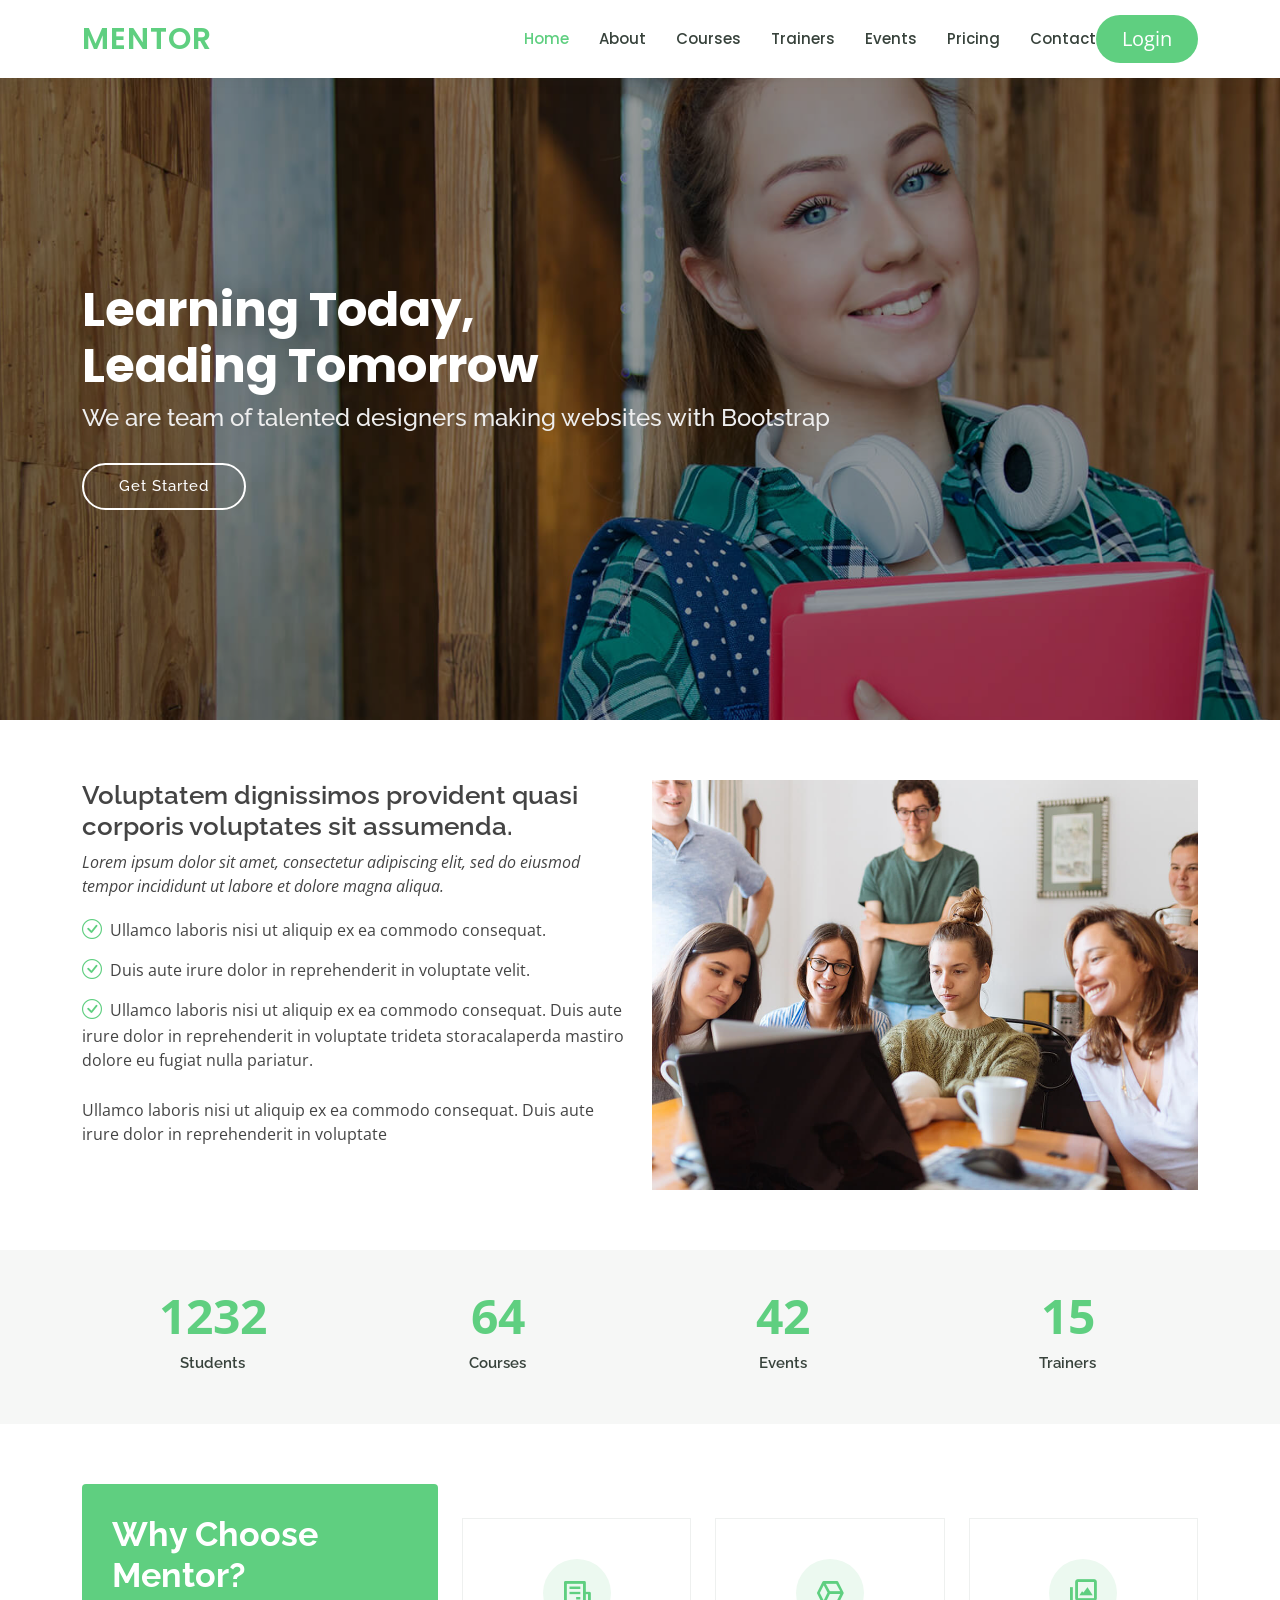
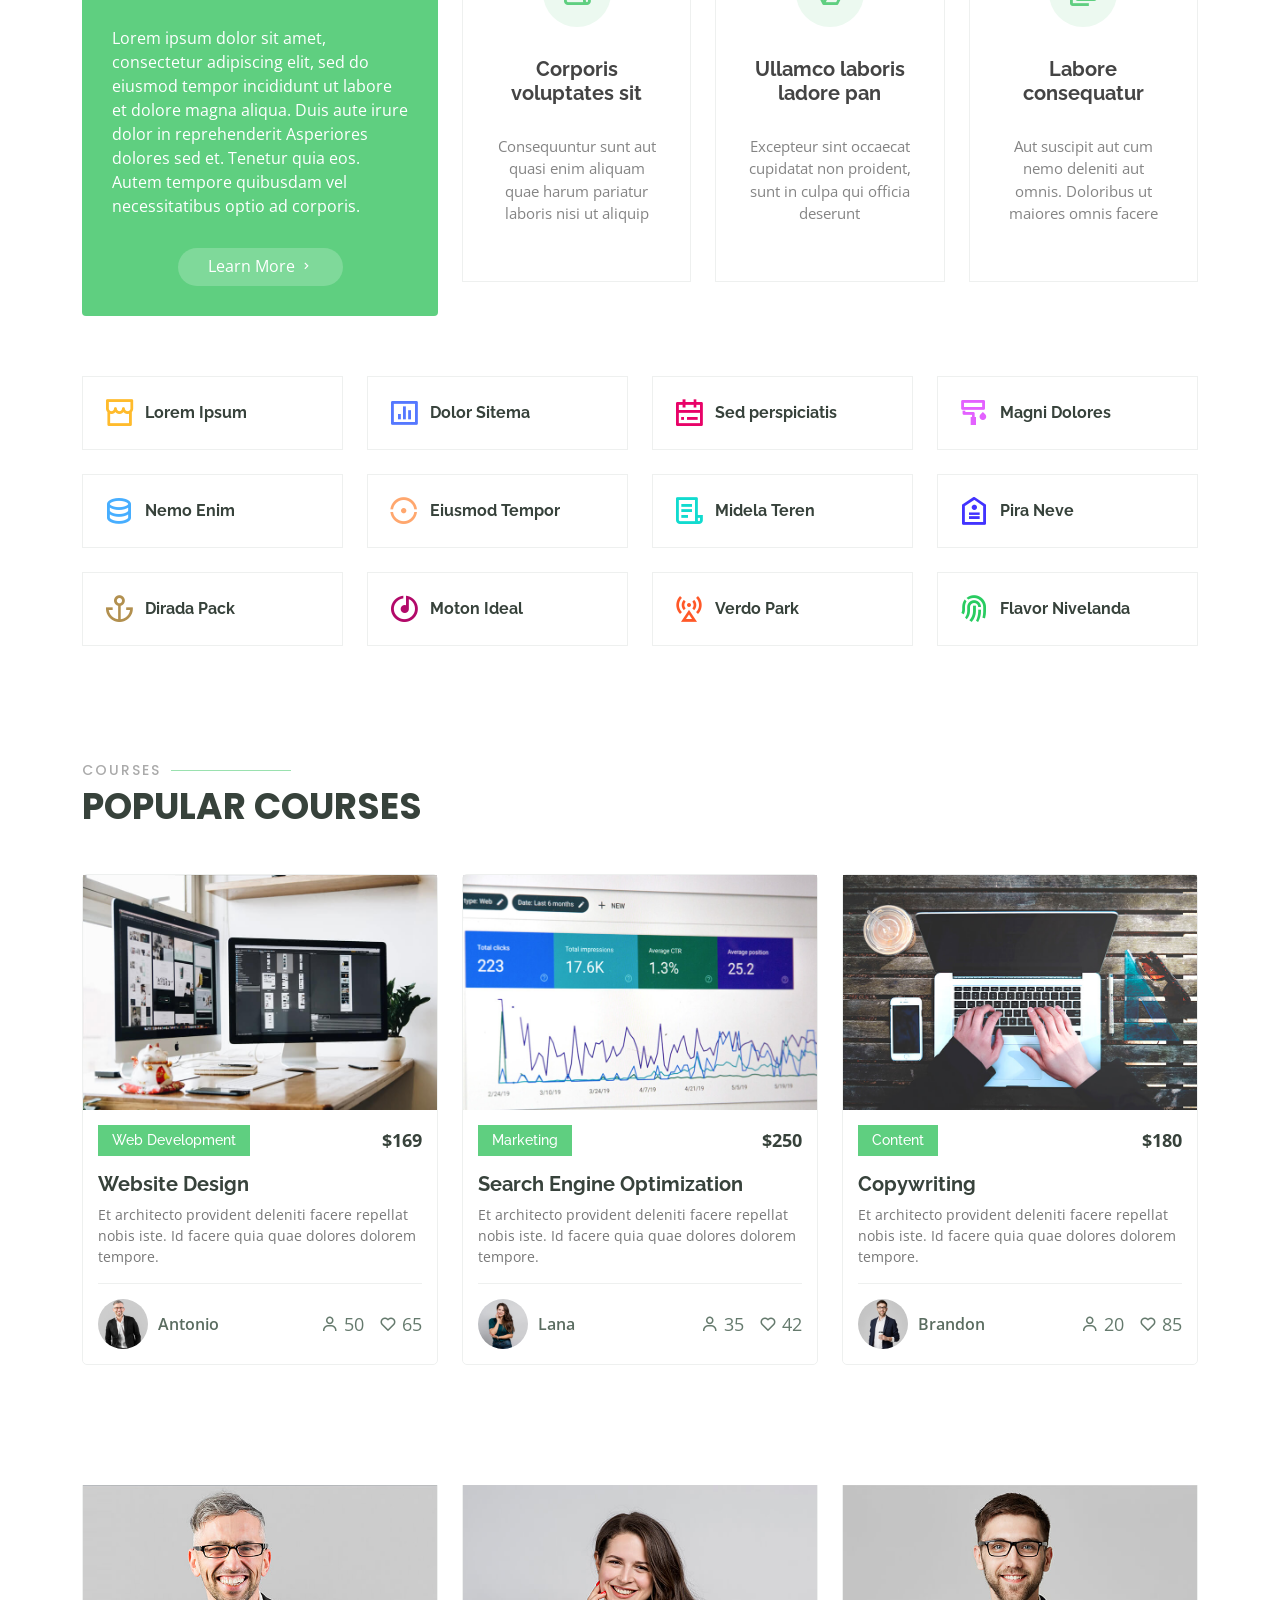
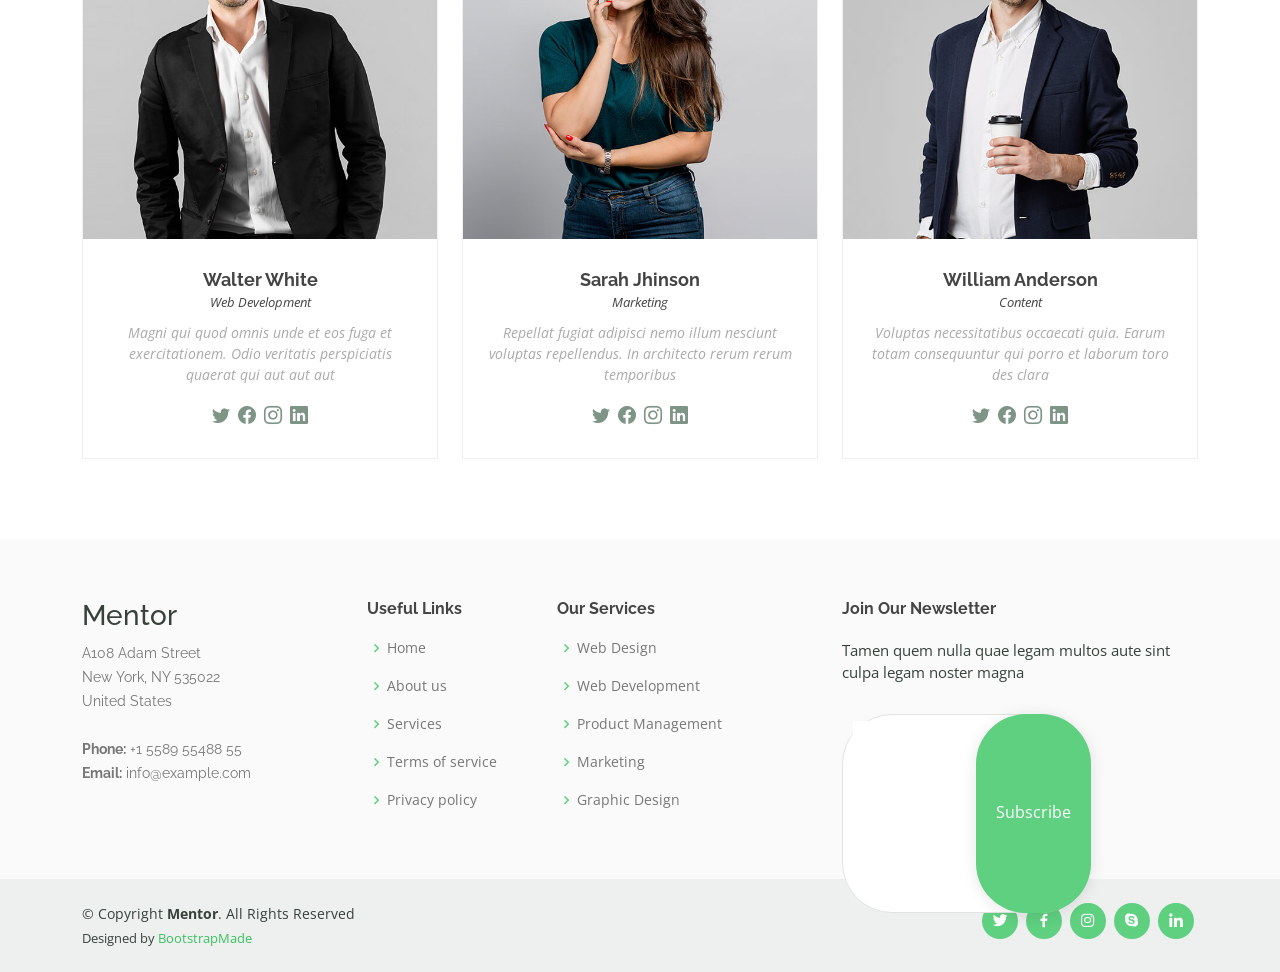
==== commit f5583aa2: "deleteComments" ====
--- a/index.html
+++ b/index.html
@@ -29,13 +29,7 @@
   <!-- Template Main CSS File -->
   <link href="assets/css/style.css" rel="stylesheet">
 
-  <!-- =======================================================
-  * Template Name: Mentor
-  * Updated: Jul 27 2023 with Bootstrap v5.3.1
-  * Template URL: https://bootstrapmade.com/mentor-free-education-bootstrap-theme/
-  * Author: BootstrapMade.com
-  * License: https://bootstrapmade.com/license/
-  ======================================================== -->
+  
   <style>
     .offcanvas{
      width:40% !important;
@@ -62,30 +56,11 @@
           <li><a href="events.html">Events</a></li>
           <li><a href="pricing.html">Pricing</a></li>
 
-          <!-- <li class="dropdown"><a href="#"><span>Drop Down</span> <i class="bi bi-chevron-down"></i></a>
-            <ul>
-              <li><a href="#">Drop Down 1</a></li>
-              <li class="dropdown"><a href="#"><span>Deep Drop Down</span> <i class="bi bi-chevron-right"></i></a>
-                <ul>
-                  <li><a href="#">Deep Drop Down 1</a></li>
-                  <li><a href="#">Deep Drop Down 2</a></li>
-                  <li><a href="#">Deep Drop Down 3</a></li>
-                  <li><a href="#">Deep Drop Down 4</a></li>
-                  <li><a href="#">Deep Drop Down 5</a></li>
-                </ul>
-              </li>
-              <li><a href="#">Drop Down 2</a></li>
-              <li><a href="#">Drop Down 3</a></li>
-              <li><a href="#">Drop Down 4</a></li>
-            </ul>
-          </li> -->
+      
           <li><a href="contact.html">Contact</a></li>
         </ul>
         <i class="bi bi-list mobile-nav-toggle"></i>
-      </nav><!-- .navbar -->
-
-        <!-- Canvass login -->
-        <!-- <a href="./forms/signup.html" class="get-started-btn">Get Started</a> -->
+      </nav> 
         <a
           href="#offcanvasRight"
           class="btn get-started-btn fs-5"
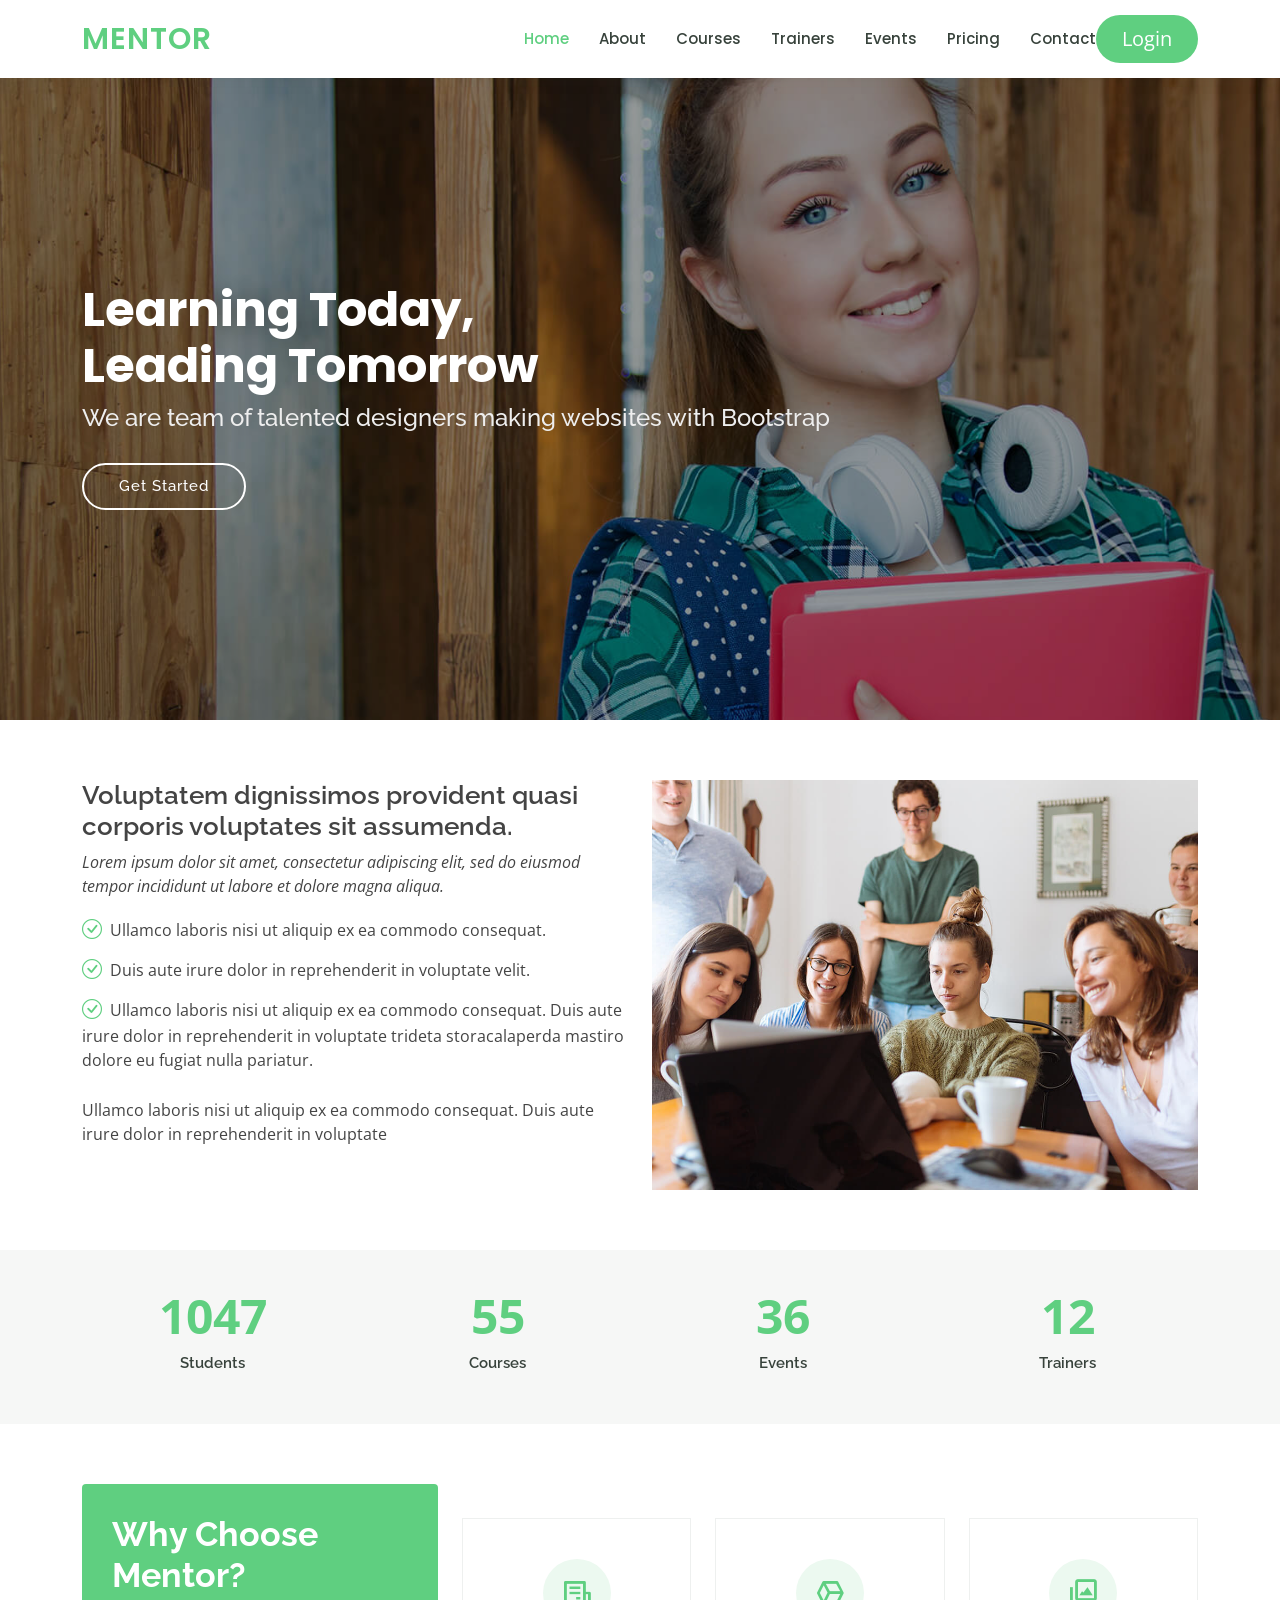
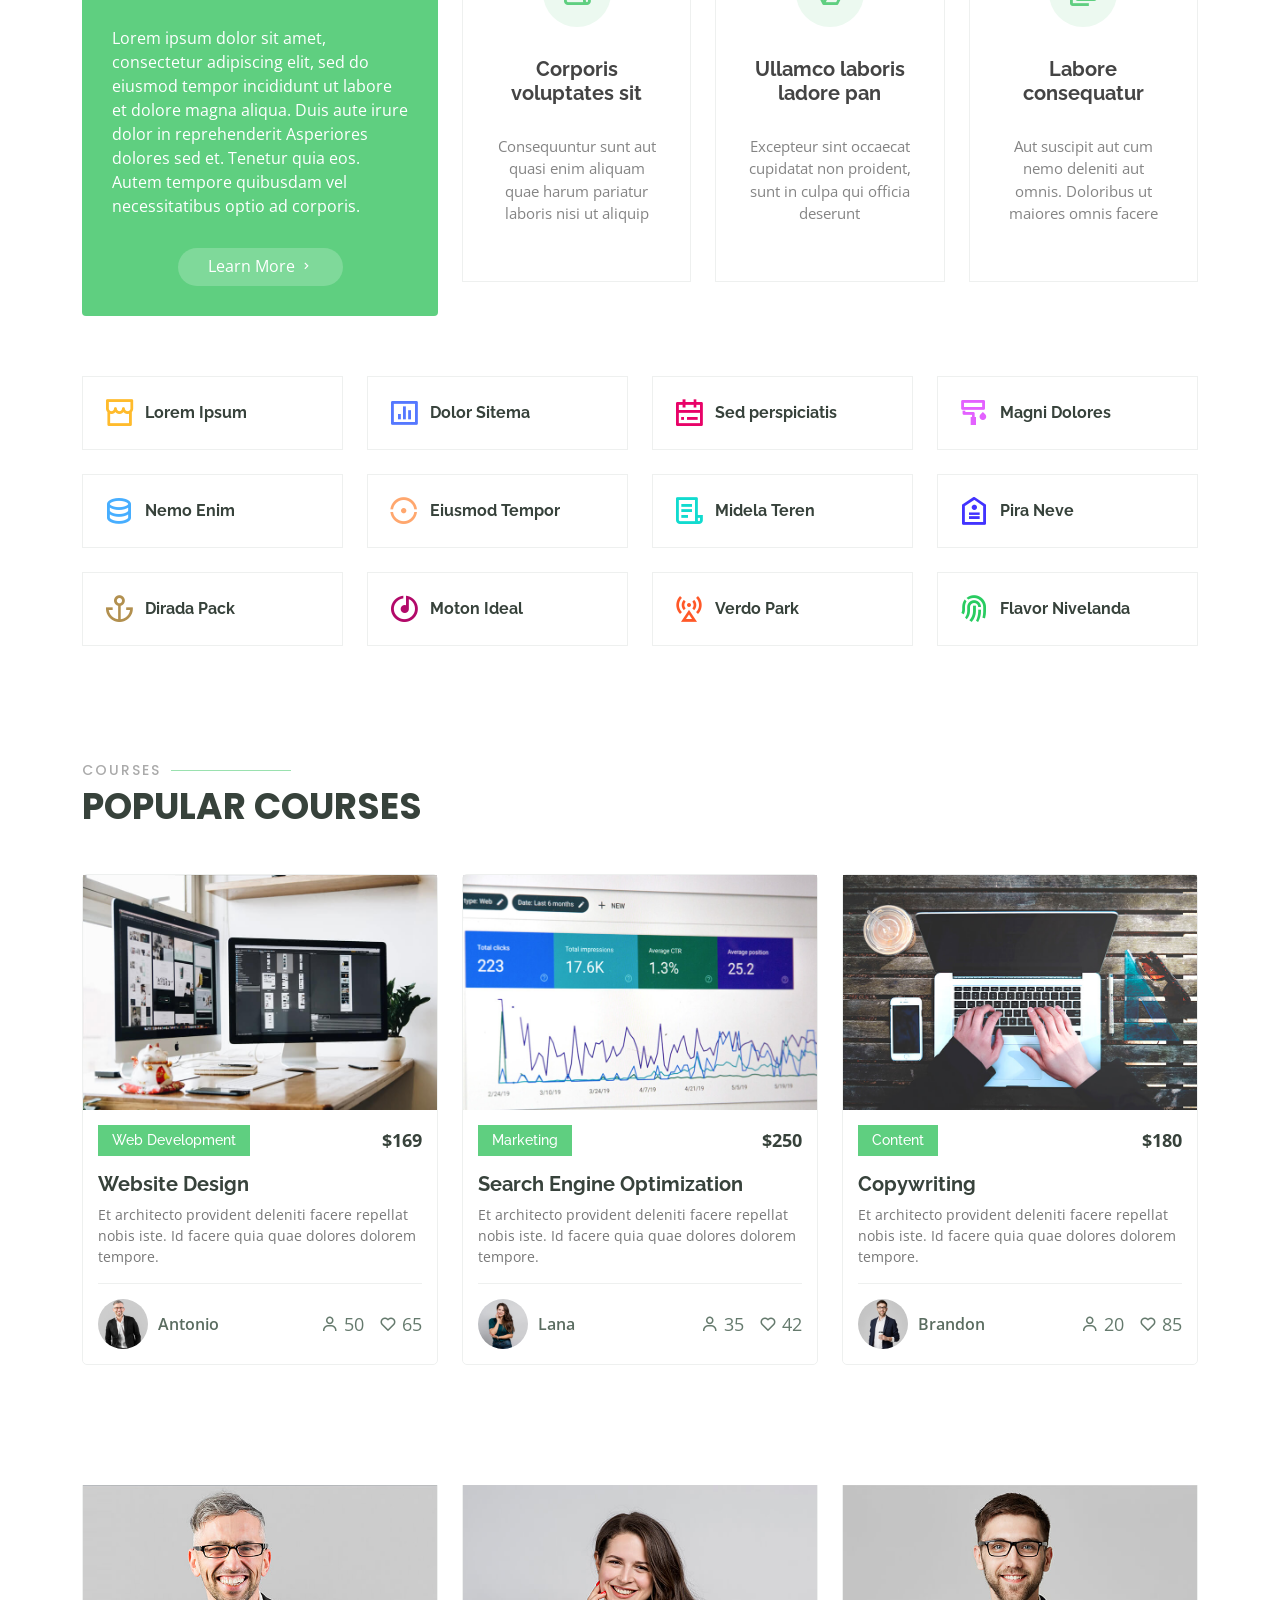
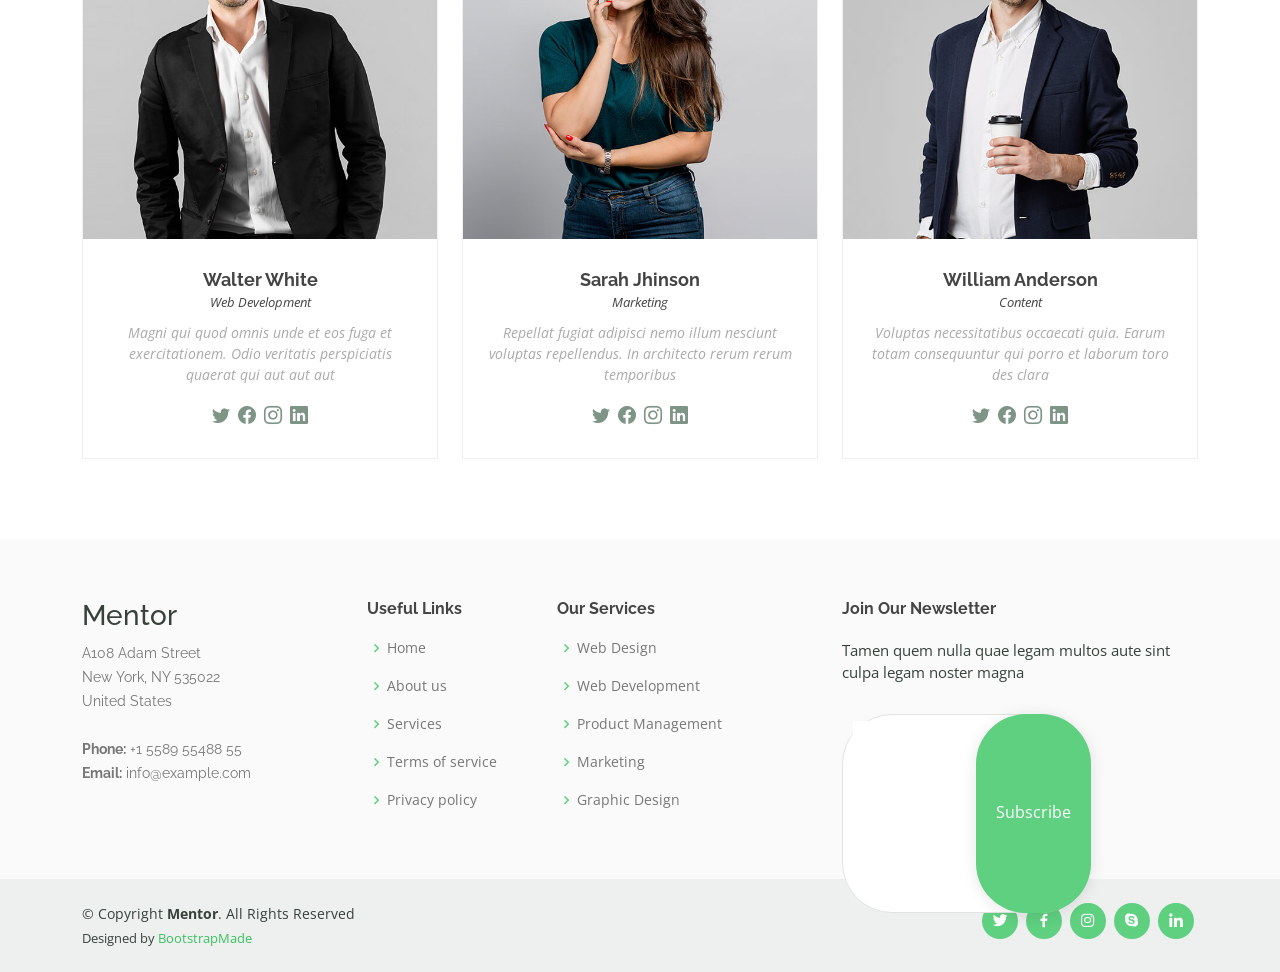
==== commit d6062ad4: "deleteComments" ====
--- a/index.html
+++ b/index.html
@@ -26,8 +26,7 @@
   <link href="assets/vendor/swiper/swiper-bundle.min.css" rel="stylesheet">
   <link rel="stylesheet" href="assets/css/login.css" />
 
-  <!-- Template Main CSS File -->
-  <link href="assets/css/style.css" rel="stylesheet">
+   <link href="assets/css/style.css" rel="stylesheet">
 
   
   <style>
@@ -39,7 +38,7 @@
 
 <body>
 
-  <!-- ======= Header ======= -->
+ 
   <header id="header" class="fixed-top">
     <div class="container d-flex align-items-center">
 
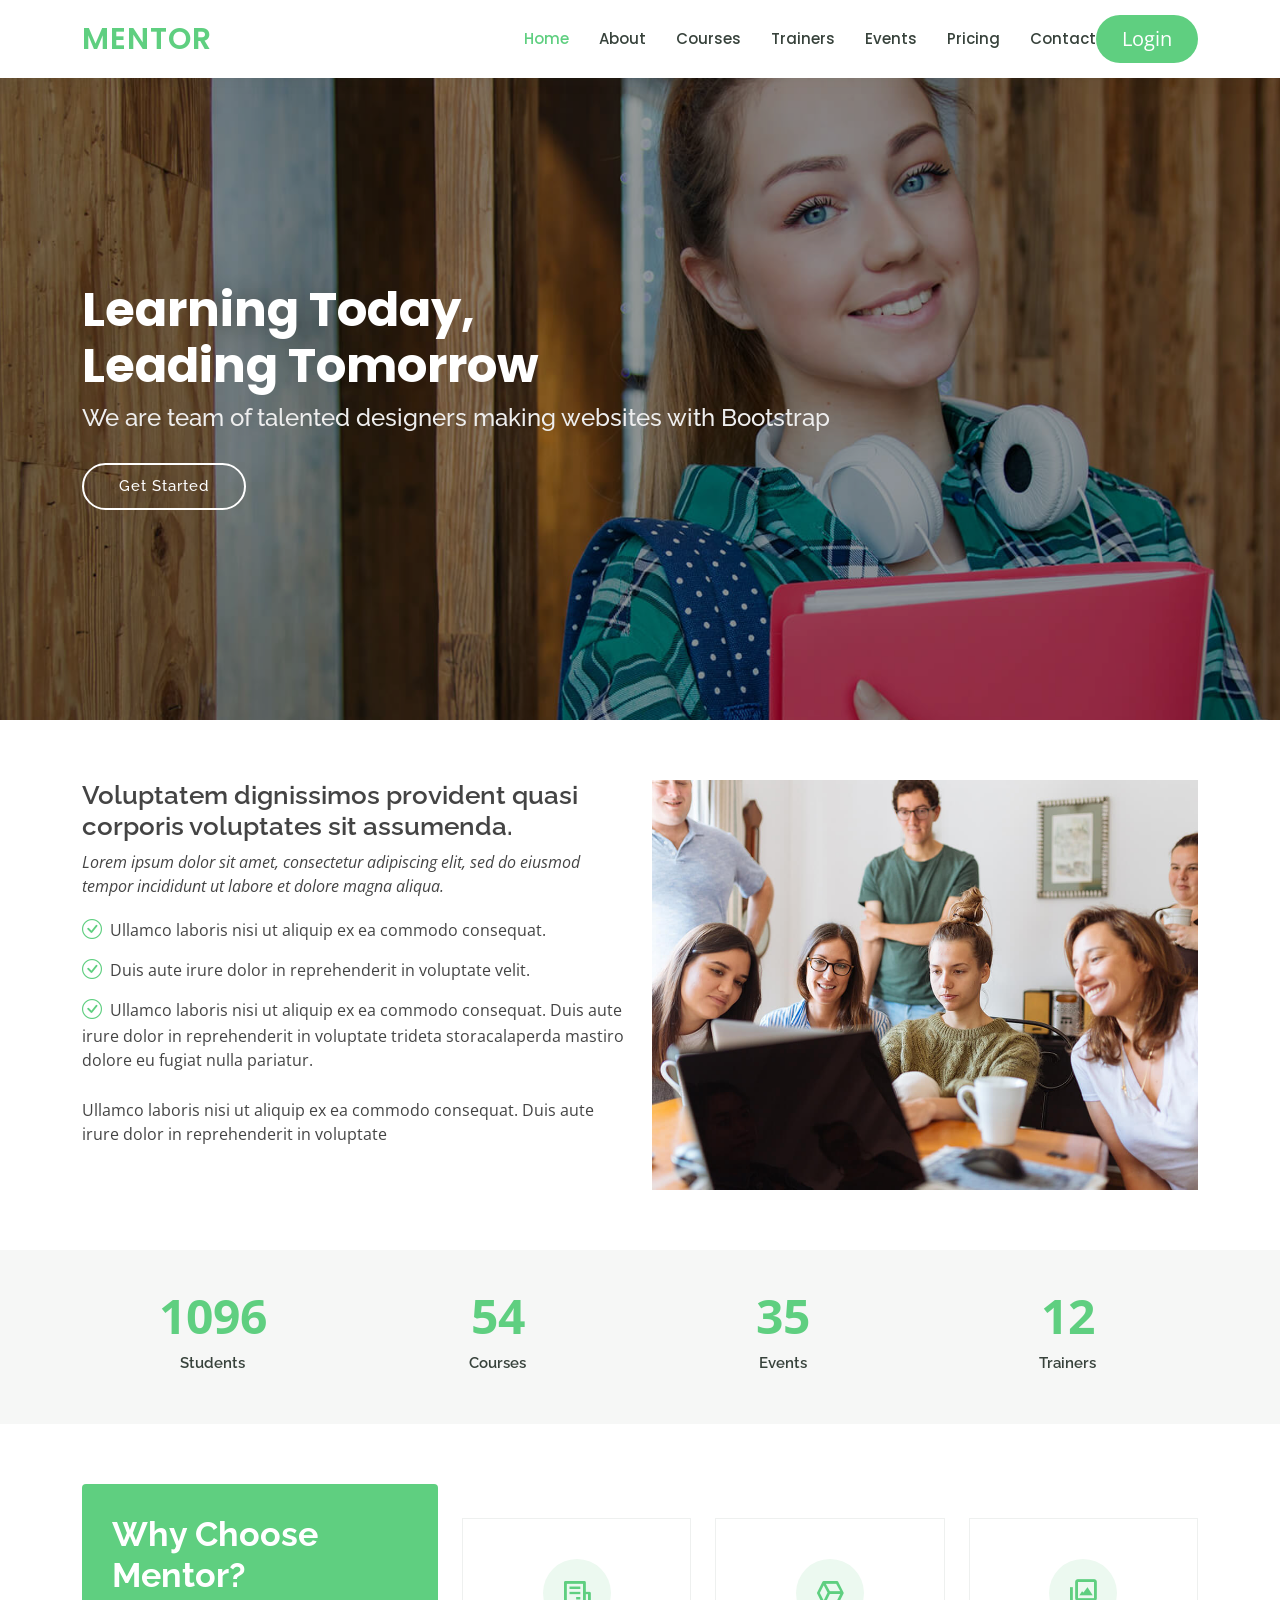
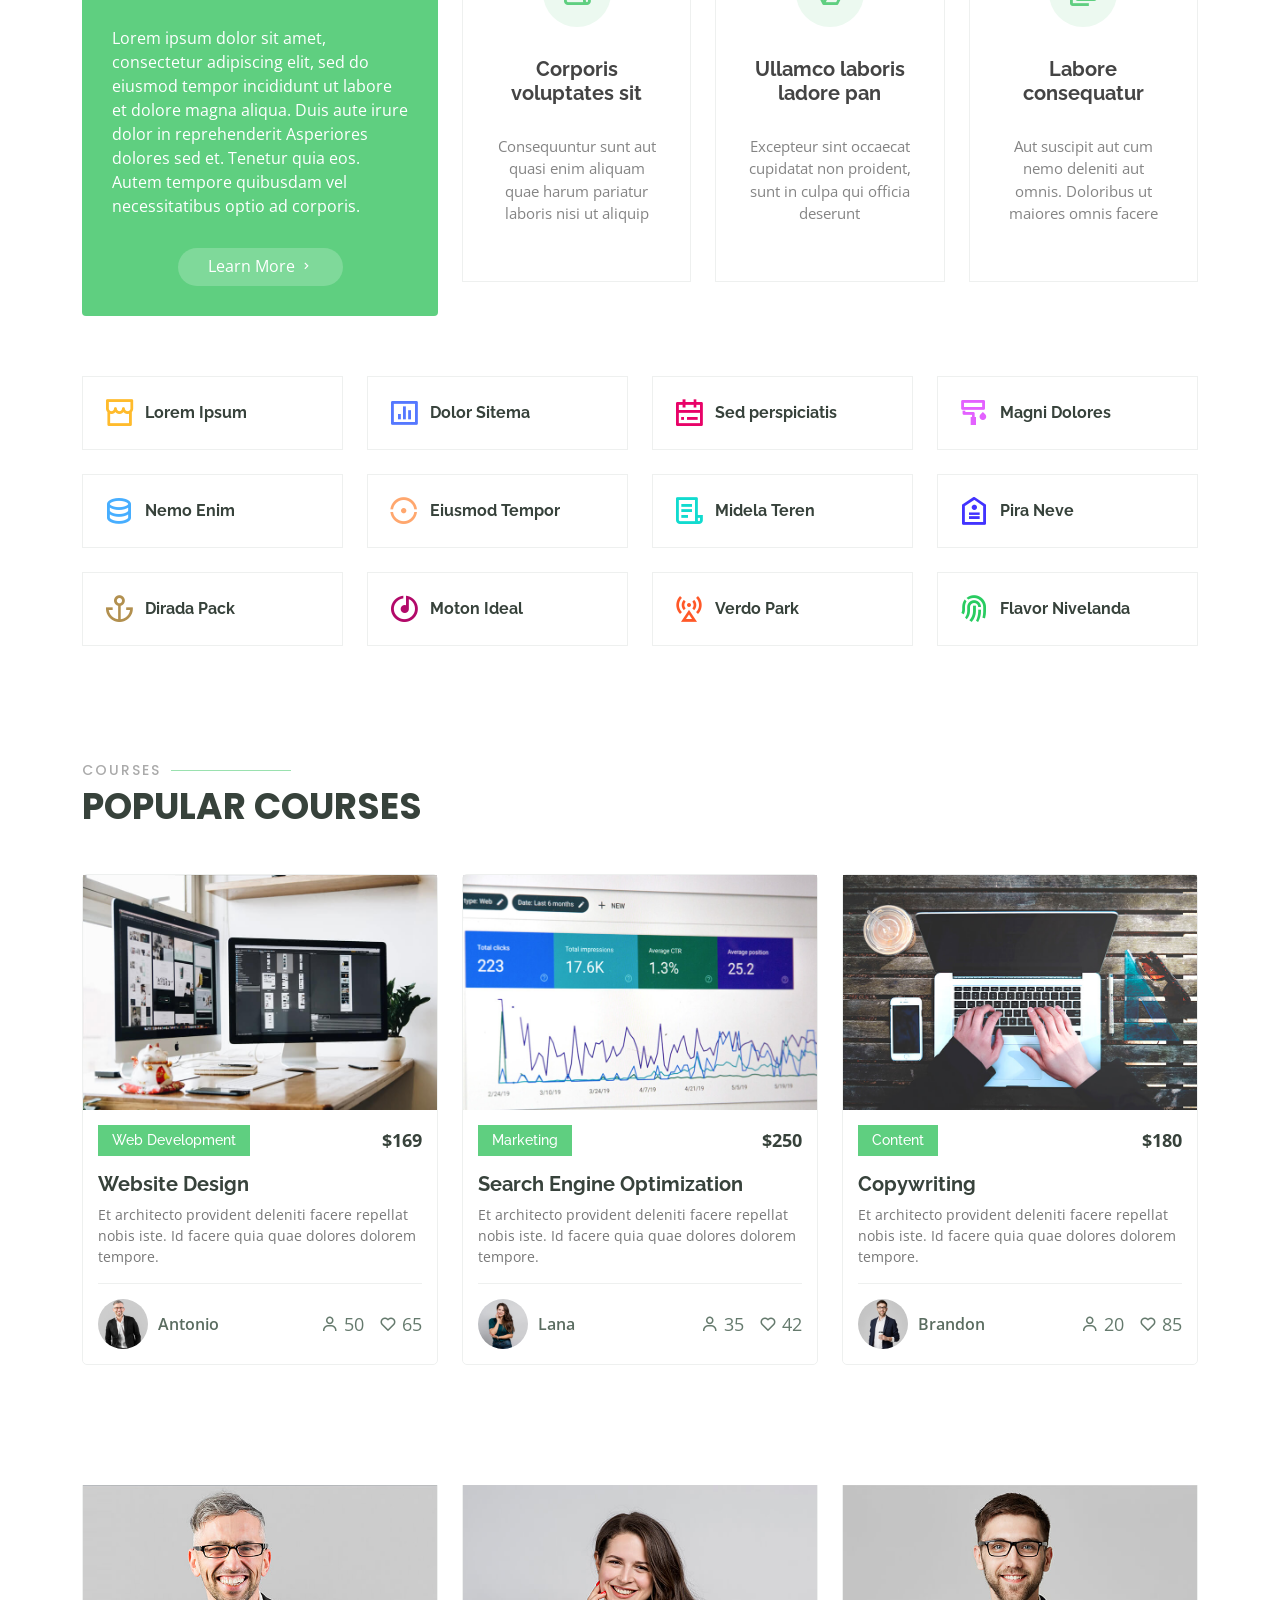
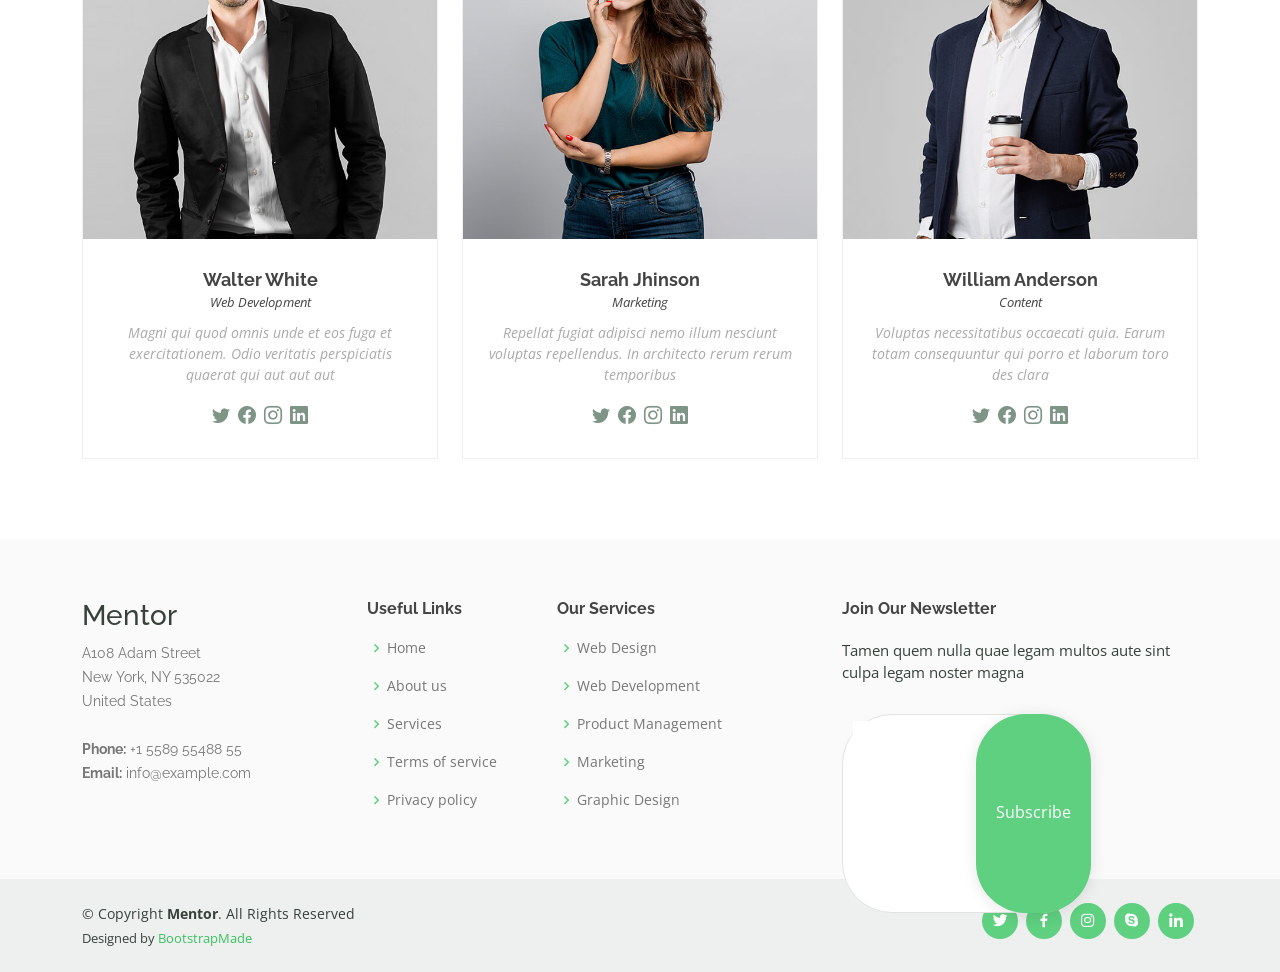
==== commit 52d596af: "Update index.html" ====
--- a/index.html
+++ b/index.html
@@ -37,6 +37,29 @@
 </head>
 
 <body>
+
+  <!-- المفروض التعديل دا يظهر علي جيت هب في الموقع  -->
+  <!-- المفروض التعديل دا يظهر علي جيت هب في الموقع  -->
+  <!-- المفروض التعديل دا يظهر علي جيت هب في الموقع  -->
+  <!-- المفروض التعديل دا يظهر علي جيت هب في الموقع  -->
+  <!-- المفروض التعديل دا يظهر علي جيت هب في الموقع  -->
+  <!-- المفروض التعديل دا يظهر علي جيت هب في الموقع  -->
+  <!-- المفروض التعديل دا يظهر علي جيت هب في الموقع  -->
+  <!-- المفروض التعديل دا يظهر علي جيت هب في الموقع  -->
+  <!-- المفروض التعديل دا يظهر علي جيت هب في الموقع  -->
+  <!-- المفروض التعديل دا يظهر علي جيت هب في الموقع  -->
+  <!-- المفروض التعديل دا يظهر علي جيت هب في الموقع  -->
+  <!-- المفروض التعديل دا يظهر علي جيت هب في الموقع  -->
+  <!-- المفروض التعديل دا يظهر علي جيت هب في الموقع  -->
+  <!-- المفروض التعديل دا يظهر علي جيت هب في الموقع  -->
+  <!-- المفروض التعديل دا يظهر علي جيت هب في الموقع  -->
+  <!-- المفروض التعديل دا يظهر علي جيت هب في الموقع  -->
+  <!-- المفروض التعديل دا يظهر علي جيت هب في الموقع  -->
+  <!-- المفروض التعديل دا يظهر علي جيت هب في الموقع  -->
+  <!-- المفروض التعديل دا يظهر علي جيت هب في الموقع  -->
+  <!-- المفروض التعديل دا يظهر علي جيت هب في الموقع  -->
+  <!-- المفروض التعديل دا يظهر علي جيت هب في الموقع  -->
+  <!-- المفروض التعديل دا يظهر علي جيت هب في الموقع  -->
 
  
   <header id="header" class="fixed-top">
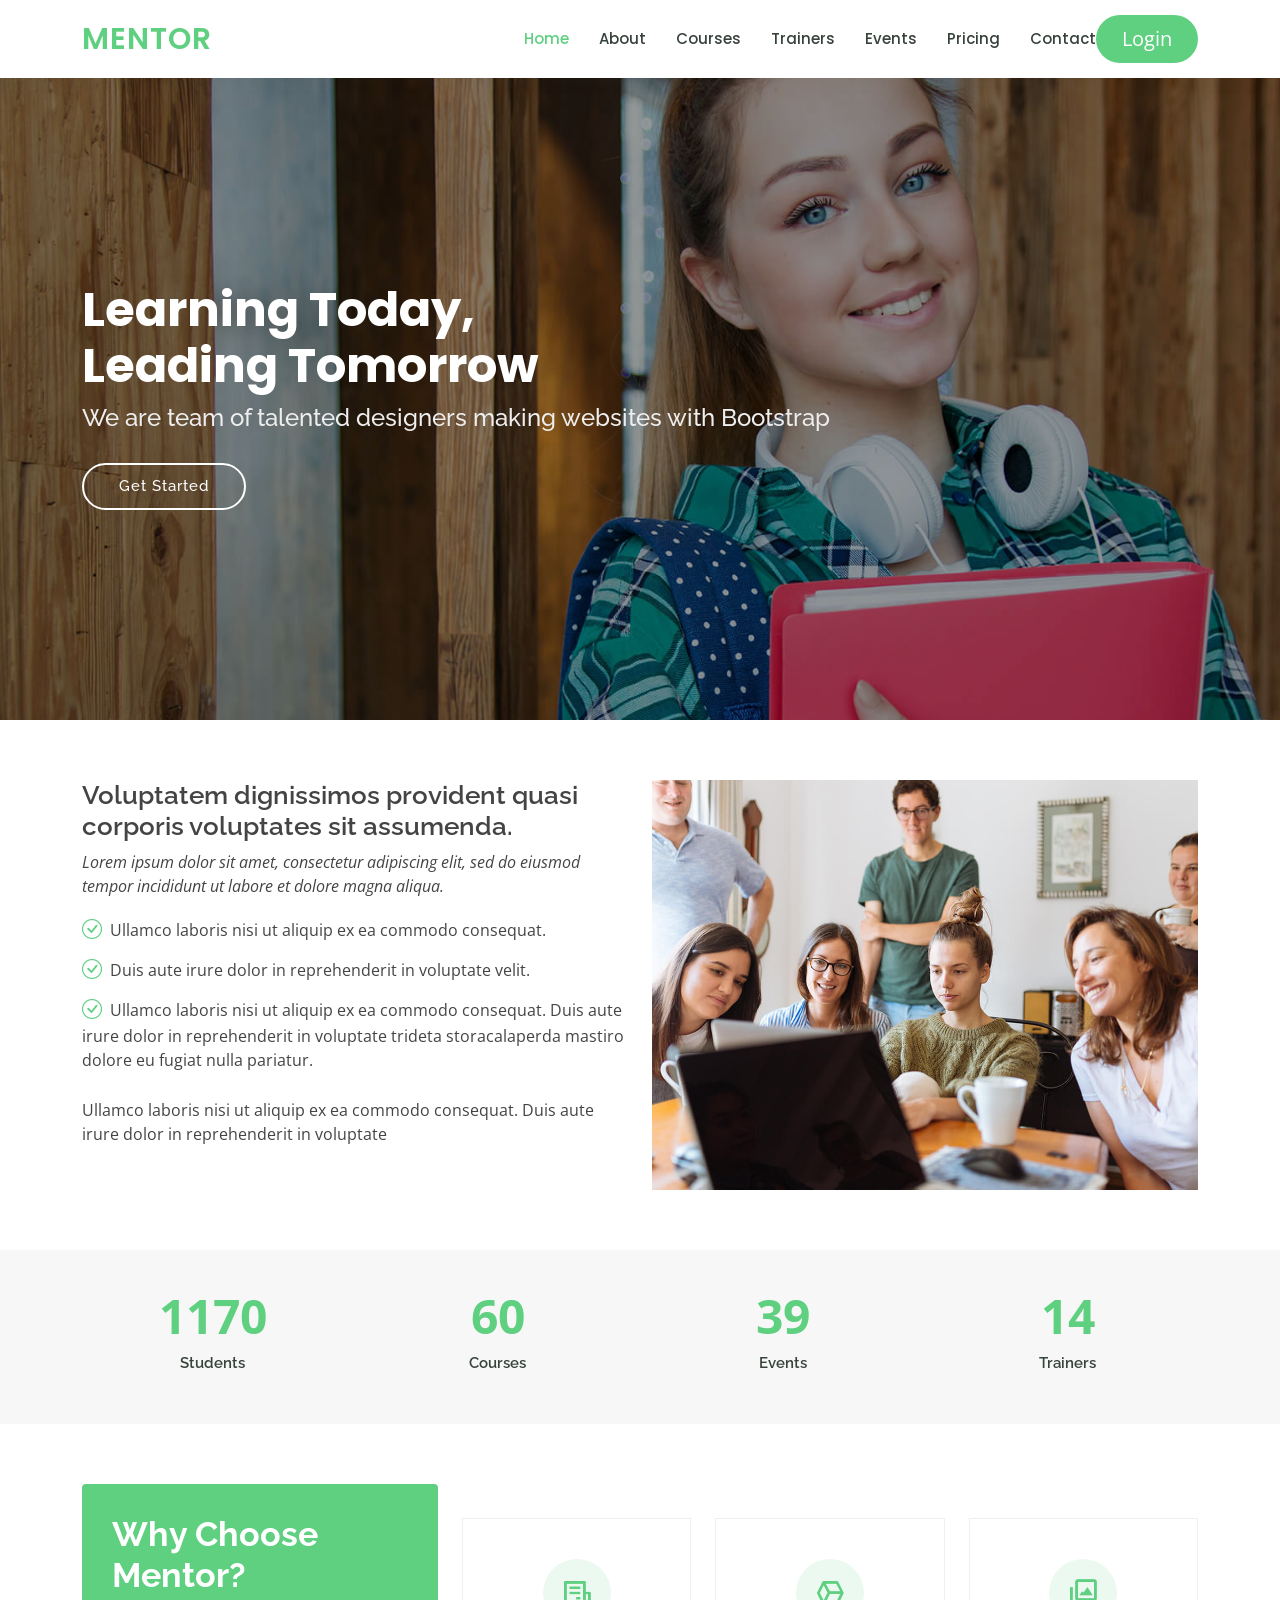
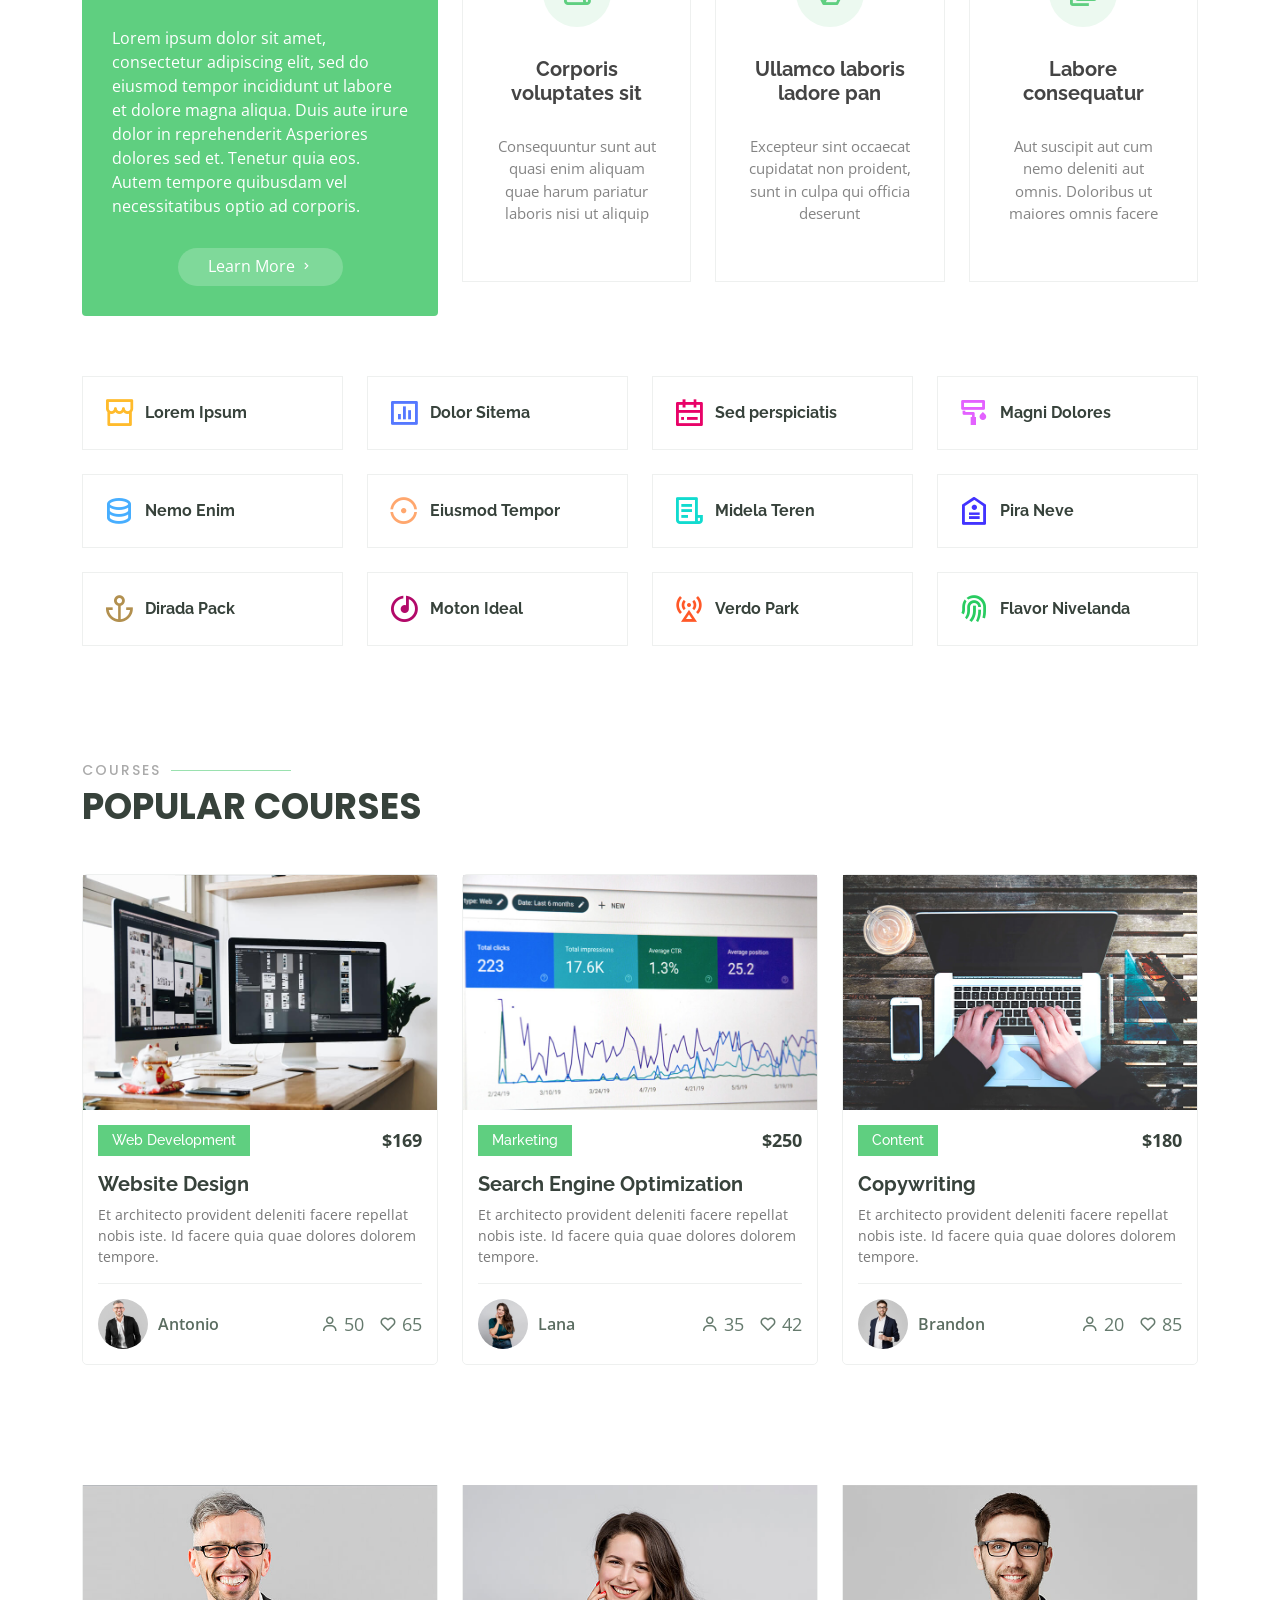
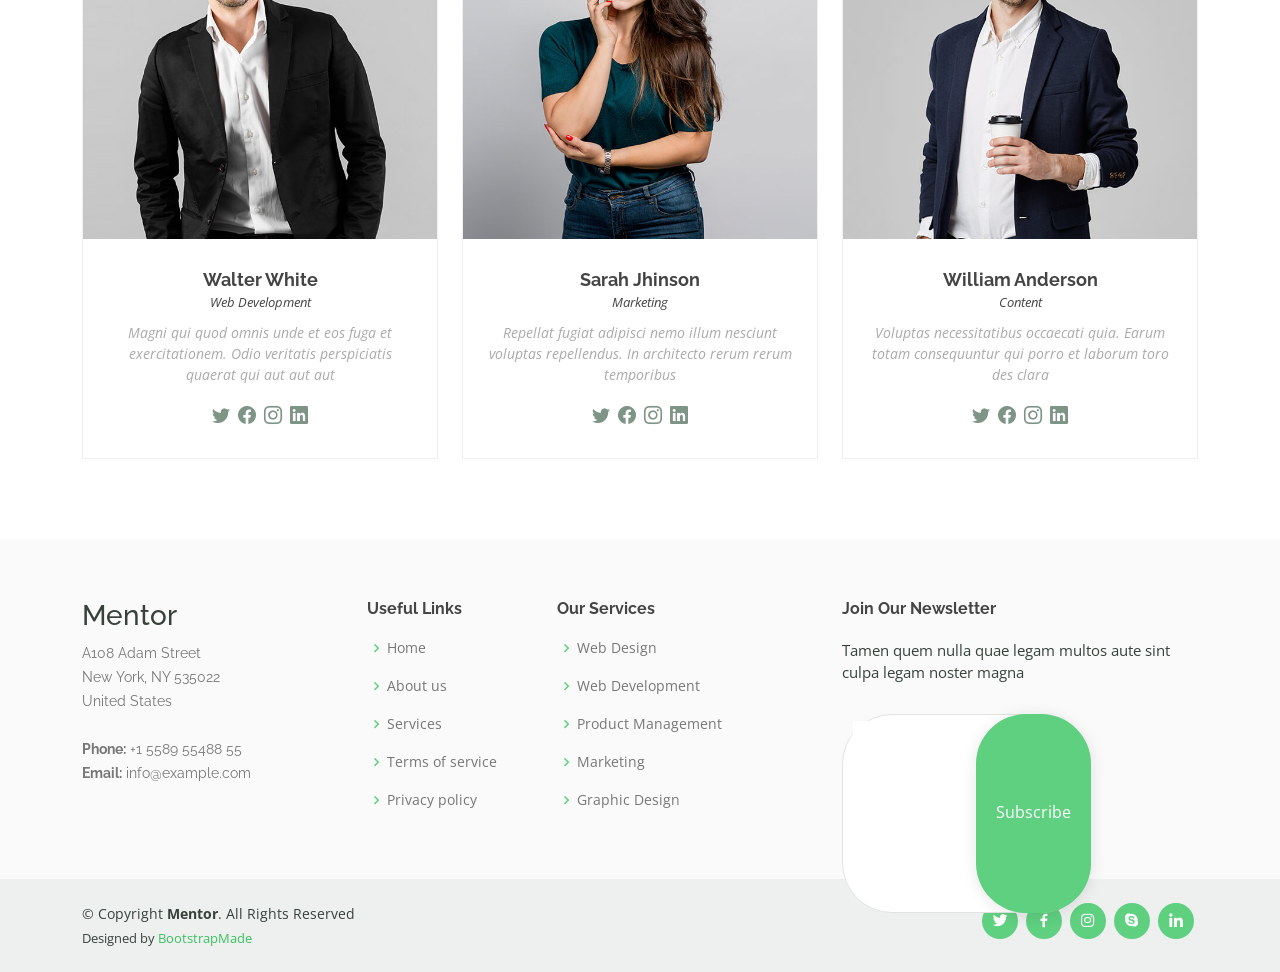
==== commit 77990e3d: "Update index.html" ====
--- a/index.html
+++ b/index.html
@@ -39,27 +39,8 @@
 <body>
 
   <!-- المفروض التعديل دا يظهر علي جيت هب في الموقع  -->
-  <!-- المفروض التعديل دا يظهر علي جيت هب في الموقع  -->
-  <!-- المفروض التعديل دا يظهر علي جيت هب في الموقع  -->
-  <!-- المفروض التعديل دا يظهر علي جيت هب في الموقع  -->
-  <!-- المفروض التعديل دا يظهر علي جيت هب في الموقع  -->
-  <!-- المفروض التعديل دا يظهر علي جيت هب في الموقع  -->
-  <!-- المفروض التعديل دا يظهر علي جيت هب في الموقع  -->
-  <!-- المفروض التعديل دا يظهر علي جيت هب في الموقع  -->
-  <!-- المفروض التعديل دا يظهر علي جيت هب في الموقع  -->
-  <!-- المفروض التعديل دا يظهر علي جيت هب في الموقع  -->
-  <!-- المفروض التعديل دا يظهر علي جيت هب في الموقع  -->
-  <!-- المفروض التعديل دا يظهر علي جيت هب في الموقع  -->
-  <!-- المفروض التعديل دا يظهر علي جيت هب في الموقع  -->
-  <!-- المفروض التعديل دا يظهر علي جيت هب في الموقع  -->
-  <!-- المفروض التعديل دا يظهر علي جيت هب في الموقع  -->
-  <!-- المفروض التعديل دا يظهر علي جيت هب في الموقع  -->
-  <!-- المفروض التعديل دا يظهر علي جيت هب في الموقع  -->
-  <!-- المفروض التعديل دا يظهر علي جيت هب في الموقع  -->
-  <!-- المفروض التعديل دا يظهر علي جيت هب في الموقع  -->
-  <!-- المفروض التعديل دا يظهر علي جيت هب في الموقع  -->
-  <!-- المفروض التعديل دا يظهر علي جيت هب في الموقع  -->
-  <!-- المفروض التعديل دا يظهر علي جيت هب في الموقع  -->
+ 
+
 
  
   <header id="header" class="fixed-top">
